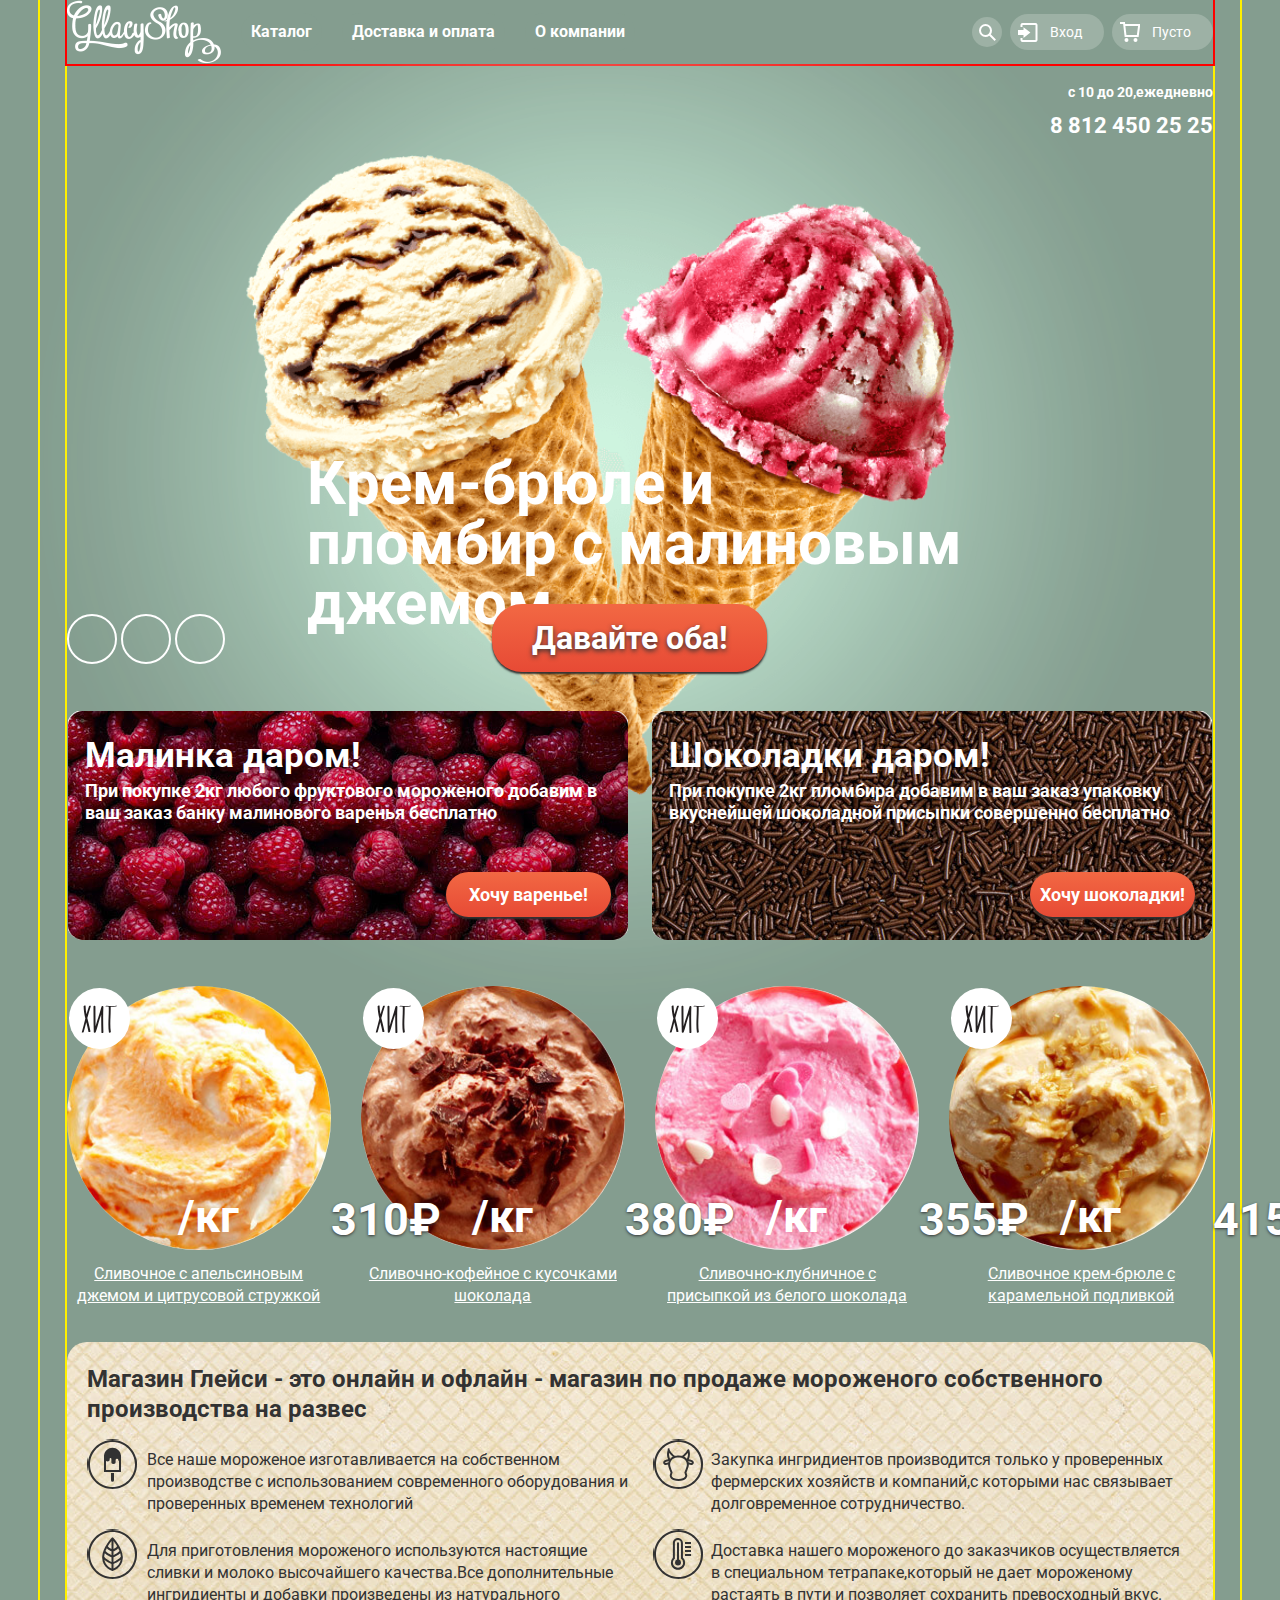
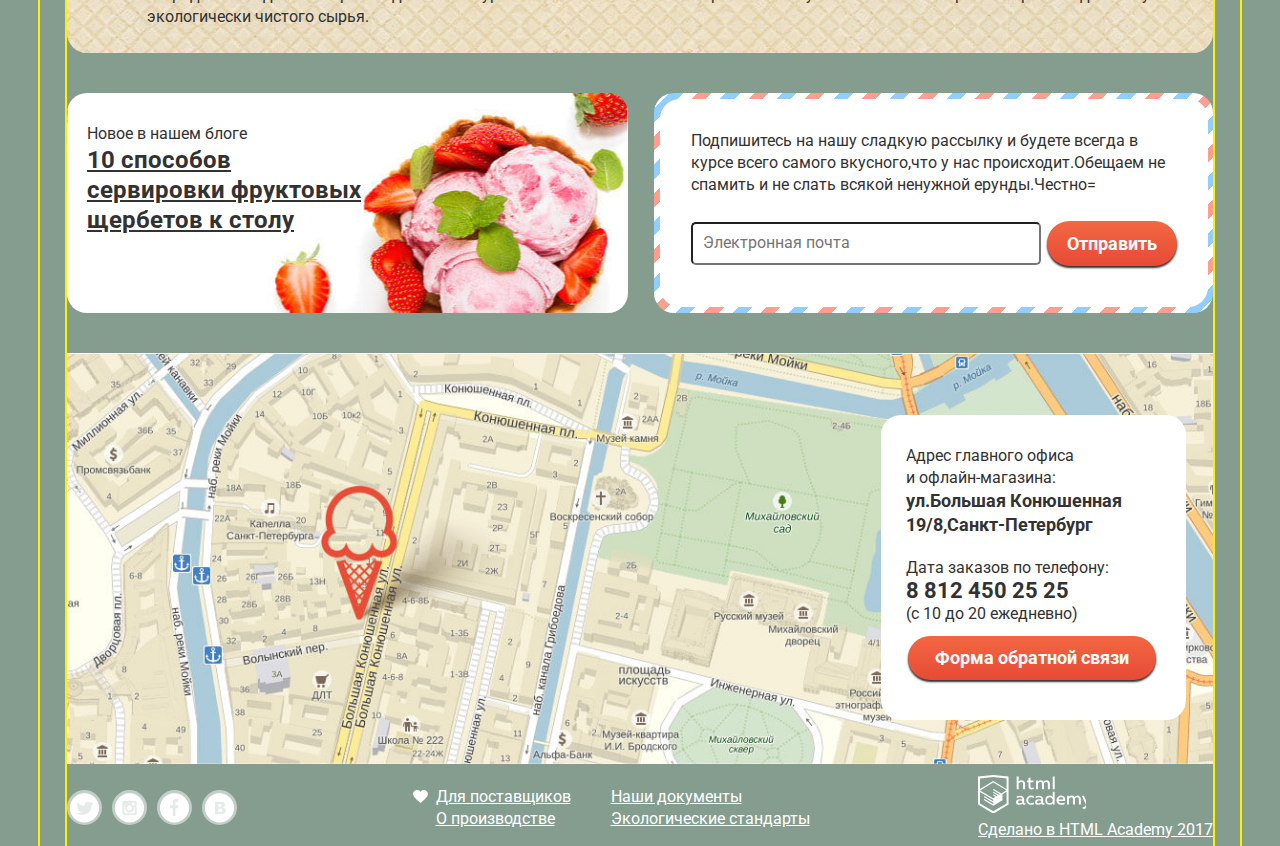
==== index.html @ babe9517 "Главная страница все исправления ,сетка" ====
<!DOCTYPE html>
<html lang="ru">
  <head>
    <meta charset="utf-8">
    <title>HTML Academy: Глейси</title>
    <link href="https://fonts.googleapis.com/css?family=Roboto:400,500,700&amp;subset=cyrillic" rel="stylesheet">
<link href="css/normalize.css" rel="stylesheet">
<link rel="stylesheet" href="css/style.css">
  </head>
  <body>

<div class="wrapper">

      <header class="main-header ">
           <div class="header-container">

              <a class="main-header-logo" href="#" aria-label="логотип магазина Глейси">
                  <img src="img/logo.png" width="154" height="64"  alt="логотип магазина Глейси">
              </a>
               <nav class="main-navigation">
                       <ul class="site-navigation">
                          <li class="header-catalog"><a href="catalog.html" aria-label="Каталог">Каталог</a>

                            <ul class="submenu">
                              <li class="new"><a href="#" aria-label="Новинки" >Новинки</a></li>
                               <li><a href="catalog.html" aria-label="Сливочное">Сливочное</a></li>
                               <li><a href="#" aria-label="Щербеты<">Щербеты</a></li>
                               <li><a href="#" aria-label="Фруктовый лед">Фруктовый лед</a></li>
                               <li><a href="#" aria-label="Мелорин">Мелорин</a></li>
                            </ul>
                          </li>
                          <li><a href="price.html" aria-label="Доставка и оплата">Доставка и оплата</a></li>
                          <li><a href="about.html" aria-label="О компании">О компании</a></li>

                       </ul>
                 </nav>
       </div>

          <div class="navigation-buttons">

                          <button class="button seach" type="button" aria-label="поиск"></button>



                            <div class="modal modal-seach">
                                   <h4 class="visually-hidden">модальное окно поиск</h4>
                                  <form action="https://echo.htmlacademy.ru" method="post" class="seach-form">
                                      <label for="seach-field" class="visually-hidden">поиск</label>
                                       <input type="text" name="seach" id="seach-field" placeholder="Что ищем?">
                                  </form>
                                  <button class="modal-close">закрыть</button>
                                </div>

                          <button class="button login" type="button" aria-label="вход"> Вход </button>


                              <div class="modal modal-login">
                                <h4 class="visually-hidden">модальное окно вход</h4>

                                     <form action="https://echo.htmlacademy.ru" method="post">

                                        <p> <label for="login-field" class="visually-hidden">ваш логин</label>
                                         <input type="text" name="login" id="login-field" placeholder="Электронная почта">
                                       </p>
                                       <p>
                                         <label for="password-field" class="visually-hidden">ваш пароль</label>
                                           <input type="text" name="password" id="password-field" placeholder="Пароль">
                                       </p>

                                           <button class="button" aria-label="Вход">Войти</button>

                                            <div class="a">
                                            <a href="https://echo.htmlacademy.ru" aria-label="Забыли пароль?">Забыли пароль?</a>
                                            <a href="https://echo.htmlacademy.ru" aria-label="Новая регистрация">Новая регистрация</a>
                                            </div>

                                      </form>
                                 </div>

            <a href="catalog.html" class="button basket"  aria-label="корзина">Пусто</a>

                         </div>


        <div class="header-contacts">
                      <p class="time-work">с 10 до 20,ежедневно</p>
								      <a href="tel:+7(812)4502525" class="phone" aria-label="Номер телефона">8 812 450 25 25</a>
        </div>

    </header>

      <main class="container ">

          <h1 class="visually-hidden">Магазин мороженого Глейси</h1>

        <div class="caption">
            <ul class="ice-cream-slides">
              <li class="slide-1">
              <h2>Крем-брюле и пломбир с малиновым джемом</h2>

                <img src="img/ice-cream.png" width="1045" height="881" alt="мороженки">



              </li>

              <li class="slide-2">
                <h2>Шоколадный пломбир и лимонный сорбет</h2>
                <img src="img/ice-cream%20slid2.png" width="1065" height="859" alt="мороженки">

              </li>

              <li class="slide-3">
                <h2>Пломбир с помадкой и клубничный щербет</h2>
                <img src="img/ice-cream%20slid3.png" width="1079" height="854" alt="мороженки">

              </li>

            </ul>
      <div class="button-slides">
        <button class="slides" type="button" aria-label="переключение слайдов-слайд1"></button>
        <button class="slides" type="button" aria-label="переключение слайдов-слайд2"></button>
        <button class="slides" type="button" aria-label="переключение слайдов-слайд3"></button>


      </div>
<button class="button" type="button" aria-label="заказ мороженого">Давайте оба!</button>
        </div>




          <h2 class="visually-hidden">Главное</h2>
          <div class="present">
              <ul class="present-list">
                  <li class="present-item">

                      <h3>Малинка даром!</h3>
                      <p>При покупке 2кг любого фруктового мороженого добавим в ваш заказ банку малинового варенья бесплатно</p>
                    <button class="button" type="button" aria-label="заказ мороженого и варенье">Хочу варенье!</button>
                  </li>
                  <li class="present-item">

                      <h3>Шоколадки даром!</h3>
                      <p>При покупке 2кг пломбира добавим в ваш заказ упаковку вкуснейшей шоколадной присыпки совершенно бесплатно</p>
                    <button class="button" type="button" aria-label="заказ мороженого и шоколадки">Хочу шоколадки!</button>

                  </li>
              </ul>
          </div>
          <div class="catalog">
						<h2 class="visually-hidden">Самое популярное</h2>
              <ul class="catalog-list">

                <li class="item">
                    <div class="icon"></div>
                    <img src="img/1.jpg" width="267"  height="267"   alt="ice">
                    <span class="price-item">310₽</span>
                    <span class="kg">/кг</span>
                    <p>Сливочное с апельсиновым джемом и цитрусовой стружкой</p>
                     <button type="button" class="button" aria-label="Быстрый просмотр">Быстрый просмотр</button>
                </li>

                  <li class="item">
                      <div class="icon"></div>
                      <img src="img/2.jpg" width="267"  height="267"  alt="ice">
                      <span class="price-item">380₽</span>
                      <span class="kg">/кг</span>
                      <p>Сливочно-кофейное с кусочками шоколада</p>
                       <button type="button" class="button" aria-label="Быстрый просмотр">Быстрый просмотр</button>
                  </li>

                  <li class="item">
                      <div class="icon"></div>
                      <img src="img/3.jpg" width="267"  height="267"  alt="ice">
                      <span class="price-item">355₽</span>
                      <span class="kg">/кг</span>
                      <p>Сливочно-клубничное с присыпкой из белого шоколада</p>
                       <button type="button" class="button" aria-label="Быстрый просмотр">Быстрый просмотр</button>
                  </li>

                  <li class="item">
                      <div class="icon"></div>
                      <img src="img/4.jpg" width="267"  height="267"   alt="ice">
                      <span class="price-item">415₽</span>
                      <span class="kg">/кг</span>
                      <p>Сливочное крем-брюле с карамельной подливкой</p>
                       <button type="button" class="button" aria-label="Быстрый просмотр">Быстрый просмотр</button>
                  </li>
              </ul>

          </div>

          <section class="info">
						<h3 class="visually-hidden">О нас</h3>
              <p class="about-shop">Магазин Глейси - это онлайн и офлайн - магазин по продаже мороженого собственного производства на развес</p>
            <div class="container">
            <div class="about-shop-left">
              <p>Все наше мороженое изготавливается на собственном производстве с использованием современного оборудования и проверенных временем технологий</p>
              <p>Для приготовления мороженого используются настоящие сливки и молоко высочайшего качества.Все дополнительные ингридиенты и добавки произведены из натурального экологически чистого сырья.</p>
            </div>
            <div class="about-shop-right">
              <p>Закупка ингридиентов производится только у проверенных фермерских хозяйств и компаний,с которыми нас связывает долговременное сотрудничество. </p>
              <p>Доставка нашего мороженого до заказчиков осуществляется в специальном тетрапаке,который не дает мороженому растаять в пути и позволяет сохранить превосходный вкус. </p>
            </div>
            </div>


          </section>

        <div class="blog-message">

          <article class="blog">
						<h3 class="visually-hidden">Интересное</h3>
              <span>Новое в нашем блоге</span>
              <a class="recipes" href="">10 способов сервировки фруктовых щербетов к столу</a>
          </article>
<div class="post">
          <section class="message">

						<h3 class="visually-hidden">Рассылка</h3>
              <p>Подпишитесь на нашу сладкую рассылку и будете всегда в курсе всего самого вкусного,что у нас происходит.Обещаем не спамить и не слать всякой ненужной ерунды.Честно=
              </p>

            <form action="https://echo.htmlacademy.ru" method="post" class="message-form">
              <div> <label for="email-field" class="visually-hidden"></label>

              <input type="email" name="email" id="email-field" placeholder="Электронная почта ">
              </div>
              <button class="button" type="submit" aria-label="подписка на рассылку">Отправить</button>
            </form>

           </section>
</div>
        </div>

				 <section class="map">
           <div>
						<h3 class="visually-hidden"> Карта</h3>
              <img src="img/carta.jpg" width="1200"  height="430"   alt="карта">
           </div>
              <div class="contacts">
                  <p>Адрес главного офиса<br>
                    и офлайн-магазина:<br>
                <span class="contact">ул.Большая Конюшенная<br> 19/8,Санкт-Петербург</span></p>

                <p>  Дата заказов по телефону:<br>
                    <a class="phone" href="tel:+7(812)4502525" aria-label="Номер телефона">8 812 450 25 25</a>
										 (с 10 до 20 ежедневно)
								</p>

              </div>
<button class="button feedback" aria-label="контактная информация">Форма обратной связи</button>

                 <div class="modal modal-feedback">
             <h4 class="visually-hidden">модальное окно обратная связь</h4>
								      <b>Мы обязательно вам ответим!</b>
                      <form action="https://echo.htmlacademy.ru" method="post">
                          <p> <label for="feedback-field" class="visually-hidden"></label>

				                  <input type="text" name="feedback" id="feedback-field" placeholder="Как вас зовут?"></p>

                           <p> <label for="email-answer" class="visually-hidden"></label>

                           <input type="email" name="email" id="email-answer" placeholder="Ваша почта для ответа">
                           </p>

                          <p>
                            <textarea rows="8" placeholder="Напишите что-нибудь"></textarea>
                          </p>

                            <button class="button" type="submit" aria-label="Отправить" >Отправить</button>
                        </form>
                             <button class="modal-close" type="button" aria-label="закрыть">X</button>
                   </div>

          </section>

       </main>

		 <footer class="main-footer">

       <ul class="footer-social">
         <li><a class="social-button twitter" href="#" aria-label="переход в твиттер"><span class="visually-hidden">твиттер</span><svg version="1.1" xmlns="http://www.w3.org/2000/svg" xmlns:xlink="http://www.w3.org/1999/xlink" x="0px" y="0px" width="32px"
	 height="32px" viewBox="0 0 32 32" enable-background="new 0 0 32 32" xml:space="preserve">
<g id="Layer_1">
</g>
<g id="Layer_2">
	<path fill="#FFFFFF" d="M16,0C7.164,0,0,7.164,0,16c0,8.837,7.164,16,16,16c8.837,0,16-7.163,16-16C32,7.164,24.837,0,16,0z
		 M23.944,12.809c-0.251,6.516-3.463,10.832-10.992,10.702c-0.14,0-0.205,0-0.233,0c-0.015,0-0.021,0-0.021,0
		c-0.029,0-0.094,0-0.232,0c-0.447,0-4.543-0.443-5.344-1.823c2.479,0.19,4.247-0.406,5.12-1.136
		c-1.048-0.289-2.923-0.461-3.251-2.848c0.384,0.104,0.618,0.221,1.299,0.113c-1.307-0.824-2.758-1.519-2.679-3.643
		c0.311,0.317,1.164,0.518,1.46,0.457c-0.768-0.233-2.149-3.244-0.974-4.781c1.984,1.79,4.075,3.482,7.804,3.643
		c0.227-2.214,1.24-3.699,3.168-4.325c1.84-0.479,3.255,0.26,3.901,1.138c0.737-0.224,1.453-0.466,2.193-0.685
		c-0.004,0.833-0.569,1.463-0.935,1.709c0.747,0.165,1.423-0.475,1.423-0.475C25.467,11.818,24.557,12.58,23.944,12.809z"/>
</g>
</svg></a></li>
         <li><a class="social-button insta" href="#" aria-label="переход в инстаграмм"><span class="visually-hidden">инстаграмм</span><svg xmlns="http://www.w3.org/2000/svg" width="32" height="32" viewBox="0 0 32 32"><g fill="#FFF"><path d="M20.916 16a4.938 4.938 0 1 1-9.877 0c0-.394.051-.773.138-1.14h-.897v6.838h11.396V14.86h-.897c.086.367.137.746.137 1.14z"/><path d="M15.978 18.659c1.466 0 2.659-1.193 2.659-2.659s-1.193-2.659-2.659-2.659c-1.466 0-2.659 1.193-2.659 2.659s1.192 2.659 2.659 2.659zM18.637 10.302h3.039v3.039h-3.039z"/><path d="M16 0C7.164 0 0 7.164 0 16c0 8.837 7.164 16 16 16 8.837 0 16-7.163 16-16 0-8.836-7.163-16-16-16zm7.955 21.698a2.285 2.285 0 0 1-2.279 2.279H10.279A2.285 2.285 0 0 1 8 21.698V10.302a2.286 2.286 0 0 1 2.279-2.279h11.396a2.286 2.286 0 0 1 2.279 2.279v11.396z"/></g></svg></a></li>
         <li><a class="social-button fb" href="#" aria-label="переход в фейсбук"><span class="visually-hidden">фейсбук</span><svg xmlns="http://www.w3.org/2000/svg" width="32" height="32" viewBox="0 0 32 32"><path fill="#FFF" d="M16 0C7.164 0 0 7.163 0 16s7.164 16 16 16c8.837 0 16-7.164 16-16S24.837 0 16 0zm4.062 9.455h-3.021v3.444h3.021v3.445h-3.021v8.61H14.02v-8.61H11v-3.445h3.021V9.455c0-1.902 1.353-3.445 3.021-3.445h3.021v3.445z"/></svg></a></li>
         <li><a class="social-button vk" href="#" aria-label="переход в в контакте"><span class="visually-hidden">в контакте</span><svg xmlns="http://www.w3.org/2000/svg" width="32" height="32" viewBox="0 0 32 32"><g fill="#FFF"><path d="M16.637 14.495c.402-.019.719-.082.951-.188.326-.145.54-.33.641-.559.101-.229.15-.496.15-.797 0-.232-.058-.465-.174-.697-.116-.232-.322-.405-.617-.517-.264-.1-.592-.155-.984-.165a76.242 76.242 0 0 0-1.652-.014h-.339v2.965h.565c.571 0 1.057-.009 1.459-.028zM18.118 17.084c-.282-.081-.672-.125-1.166-.132a127.97 127.97 0 0 0-1.55-.009h-.79v3.493h.264c1.014 0 1.74-.003 2.18-.009a3.2 3.2 0 0 0 1.212-.245c.377-.157.633-.364.774-.625s.214-.562.214-.9c0-.446-.088-.788-.261-1.03-.17-.241-.464-.423-.877-.543z"/><path d="M16 0C7.164 0 0 7.164 0 16c0 8.837 7.164 16 16 16 8.837 0 16-7.163 16-16 0-8.836-7.163-16-16-16zm6.602 20.531a3.73 3.73 0 0 1-1.124 1.327c-.552.415-1.161.71-1.823.886s-1.501.264-2.519.264h-6.121V8.987h5.443c1.13 0 1.957.038 2.48.113a5.126 5.126 0 0 1 1.561.5c.533.27.929.632 1.189 1.087.26.455.392.975.392 1.558 0 .678-.179 1.278-.536 1.795-.358.518-.863.92-1.517 1.208v.075c.917.182 1.642.559 2.179 1.13.537.571.807 1.325.807 2.261 0 .678-.138 1.283-.411 1.817z"/></g></svg></a></li>
       </ul>

      <div class="documents">
          <ul class="documentation">

						<li><a href="index.html" aria-label="Информация для поставщиков">Для поставщиков</a></li>
						<li><a href="index.html" aria-label="Информация о производстве">О производстве</a></li>
       </ul>
       <ul class="documentation">
						<li><a href="index.html" aria-label="Наши документы">Наши документы</a></li>
						<li><a href="index.html" aria-label="Экологические стандарты">Экологические стандарты</a></li>

          </ul>
       </div>

		 <div class="footer-logo">
         <a href="https://htmlacademy.ru/intensive/htmlcss" class="logo" aria-label="HTML Academy ссылка">
               <img src="img/logo-htmlacademy-small.svg" width="108" height="39" alt="логотип HTML Academy">
				 </a>
           <div class="footer-logo">
         <a href="https://htmlacademy.ru/intensive/htmlcss" aria-label="HTML Academy ссылка"> Сделано в HTML Academy 2017</a>
           </div>
       </div>
   </footer>

</div>
<script>
var seach = document.querySelector(".seach");
var popup = document.querySelector(".modal-seach");
var close = popup.querySelector(".modal-close");
var form = popup.querySelector("form");
var login = popup.querySelector("[name=seach]");

seach.addEventListener("click", function (evt) {
  evt.preventDefault();
  popup.classList.add("modal-show");
  seach.focus();
});
close.addEventListener("click", function (evt) {
    evt.preventDefault();
    popup.classList.remove("modal-show");
  });
  form.addEventListener("submit", function (evt) {
    evt.preventDefault();
  });
</script>
   </body>
</html>
---- css/style.css ----
body {
  margin: 0;
  padding: 0;
  margin: 0 auto;
  padding: 0 27px;
  width: 1200px;
  font-family:"Roboto","Arial", sans-serif;
  font-size: 16px;
  line-height: 22px;
  font-weight:bold;
  color: #ffffff;
  background-color: #849d8f;
  background-position: top center;    outline: 2px solid #fff000;
  background-repeat: no-repeat;
}
img {
  max-width: 100%;
  height: auto;
}
.wrapper {
  max-width:1146px;
  min-width: 900px;
  margin:0 auto;
                                         outline: 2px solid #fff000;
}
.main-header {
  width: 100%;
  outline: 2px solid #ff0000;
  display: flex;
  justify-content: space-between;
  align-items: center;
  position: relative;
}
.container {
  width: 100%;
}
.main-header-logo {
  width: 154px;
  height: 64px;
  margin-right: 20px;
}
                                             .modal-basket{display: none;}
.modal-seach,
.modal-login {
  display: none;
}
a {
  display: block;
  text-decoration: none;
  color: #ffffff;
}
.main-navigation a {
  line-height: 18px;
  padding: 10px;
  background-color: #849d8f;
  margin-right: 20px;
}
.site-navigation>li>a {
  border-radius: 30px;
}
.site-navigation,
.submenu,
.ice-cream-slides {
  list-style: none;
  margin: 0;
  padding: 0;
}
.header-catalog>a:hover{
	color: #000;
	background-color: #fff;
}
.site-navigation a:active {
	color: #fff;
	background-color:#d07058;
}
.header-catalog {
  position: relative;
}
.submenu {
  display: none;
  margin: 0;
  padding: 0;
  position: absolute;
  top: 38px;
  left:0;
  z-index: 10;
}
.header-catalog:hover>.submenu {
  display: block;
}
.submenu a {
  width: 145px;
  display: block;
  padding:10px 20px;
	font-size: 14px;
	line-height: 16px;
	font-weight: normal;
	color: #323232;
  background-color: #fff;
 }

.submenu a:visited; {
	background-color: #d07058 ;
  color: #ffffff;
}
.submenu a:hover {
	background-color: #fbded7;
}
.submenu a:active {
	background-color:#f6b5a5;
  color: #323232;
	}
.submenu li:first-child a {
   font-weight: bold;
   border-bottom: 2px solid #9db1a5;
   border-radius: 5px 5px 0 0;
	}
.submenu li:last-child a {
   border-radius:0 0 5px 5px;
}

.main-navigation .button,
.navigation-buttons .button {

  font-size: 14px;
  line-height: 20px;
  font-weight: normal;
  text-align: center;
  color: #ffffff;
  vertical-align: middle;
  background-color: #9db1a5;
  border: none;
  border-radius:30px;
  position: relative;
}
.navigation-buttons {
  display: flex;
  align-items: center;
}
.seach {
  width: 30px;
  height: 30px;
  border-radius: 50%;
  background-image: url(../img/loupe.svg);
  background-repeat:  no-repeat;
  background-position:  center;

}
.seach:hover {
   background-image: url(../img/Лупа3.png);
  background-repeat:  no-repeat;
  background-position:  center;
}
.modal-seach {
  position:relative;
  left: 250px;

}
.modal-close {
  width: 20px;
  height: 20px;
  position: absolute;
  top:80px;
  left: -250px;
}
.login::before {
  content:"";
  width: 20px;
  height: 20px;
  background-image: url(../img/login.svg);
  background-repeat:  no-repeat;
  background-position:  center;
  position: absolute;
  left:8px;

}
.login:hover::before {
  background-image: url(../img/entrance.svg);
  background-repeat:  no-repeat;
  background-position:  center;
}
.basket::before {
  content:"";
  width: 20px;
  height: 20px;
  background-image: url(../img/basket.svg);
  background-repeat:  no-repeat;
  background-position:  center;
  position: absolute;
  left:8px;
}
.basket {
  display: block;
}
.basket:hover::before {
  background-image: url(../img/basket-red.svg);
}
.basket:hover{
  font-size: 0;
  background-image:url(../img/2%20%D1%82%D0%BE%D0%B2%D0%B0%D1%80%D0%B0.svg);
  background-repeat:  no-repeat;
  background-position:80%;
  width: 40px;
}
.navigation-buttons .login,
.navigation-buttons .basket
{
  padding: 8px 22px;
  padding-left: 40px;
  margin-left: 8px;
  position: relative;
}
.navigation-buttons .button:hover {
  background-color: #ffffff;
  color: #323232;
}
.navigation-buttons .basket:hover {
  color: #fff;

}
.time-work {
	 font-size: 14px;
   line-height: 16px;
}
.phone {
	 font-size: 22px;
   line-height: 24px;
}
.modal a {
	 font-size: 13px;
   line-height: 24px;
	 color: #323232;
   font-weight:normal;
	 text-decoration: underline;
}

.container .button,
.modal .button {
	 font-size: 18px;
   line-height: 24px;
	 color: #fff;
	 font-weight: bold;
	 background-color: #f16742;
   background-image: linear-gradient(to top,#e74a35,#f26843);
	 border:none;
   box-shadow: 0 2px 2px #323232;
   border-radius:30px;

}
.container .button:hover,
.modal .button:hover,
.caption .button:hover {
	background-color:#f48468;
  cursor: pointer;
}
.container .button:active,
.modal .button:active,
.caption .button:active {
	 background-color:#db5238;
}
.modal-login a {
  text-decoration: underline;
}
.catalog-active a {
	padding: 10px;
	font-size: 16px;
  line-height:18px;
	text-align: center;
  background-color: #f16742;
}
.caption .button {
	 font-size: 32px;
   line-height: 44px;
   border-radius:30px;
   left:425px;
   top: 540px;
   width: 275px;
   height: 68px;
   text-shadow:0 2px 5px #323232;
}
.caption .button:hover {
  background-image: linear-gradient(to bottom,#f48568,#ec6f5e);
  box-shadow: 0 2px 2px #323232;
}
.caption .button:active {
  box-shadow:inset 0 2px 2px #323232;
  background-image: linear-gradient(to top,#e74a35,#f26843);
}
.ice-cream-slides h2 {
	 font-size: 60px;
   line-height: 60px;
   width: 670px;
}
.present-list {
    width: 100%;
}
.present-list h3 {
	 font-size: 35px;
     line-height: 41px;
}
.present-list p {
	 font-size: 18px;
}
.present-item {
  border-radius: 16px;
  height: 230px;
  width:49%;
}
.present-item:first-child {
  background-image: url(../img/raspberries.jpg);
  background-repeat: no-repeat;
  background-position: center;
}
.present-item:last-child {
  background-image: url(../img/chocolate.jpg);
  background-repeat: no-repeat;
  background-position: center;

}
.catalog-list {
    width: 100%;
}
.catalog-list p {
	font-weight:normal;
  text-decoration: underline;
}

.info {
  font-size: 16px;
  line-height: 22px;
	background-color: #ebdfc6;
	background-image: url(../img/%D0%92%D0%B0%D1%84%D0%BB%D1%8F%20%D0%BF%D0%B0%D1%82%D1%82%D0%B5%D1%80%D0%BD.jpg);
  background-repeat:  repeat;
  background-position:  center;
  color: #323232;
	font-weight:normal;
  padding: 22px 20px;
  padding-left: 20px;
  padding-bottom: 0;
  border-radius: 20px;
  margin-bottom: 40px;
}
.info .about-shop  {
padding: 0;
margin: 0;
padding-bottom: 25px;
}
.info .container {
  margin: 0;
  padding: 0;
  display: flex;
  justify-content: space-between;
  position: relative;
}
.info p {
  margin: 0;
  padding: 0;
}
.info .container p {
 margin: 0;
 padding: 0;
 padding-left: 50px;
 margin-bottom: 25px;
 margin-left: 10px;
}
.about-shop-left p:first-child::before {
  margin: 0;
  padding: 0;content:"";
  width: 50px;
  height: 50px;
  position: absolute;
  left: 0;
  top: -10px;
  background-image: url(../img/ice-cream.svg);
  background-repeat:  repeat;
  background-position:  center;
}
.about-shop-left p:last-child::before {
  content:"";
  width: 50px;
  height: 50px;
  position: absolute;
  left: 0;
  top: 80px;
  background-image: url(../img/eco.svg);
  background-repeat:  repeat;
  background-position:  center;
}
.about-shop-right p:first-child::before {
  content:"";
  width: 50px;
  height: 50px;
  position: absolute;
  right: 490px;
  top: -10px;
  background-image: url(../img/cow.svg);
  background-repeat:  repeat;
  background-position:  center;
}
.about-shop-right p:last-child::before {
  content:"";
  width: 50px;
  height: 50px;
  position: absolute;
  right: 490px;
  top: 80px;
  background-image: url(../img/thermometer.svg);
  background-repeat:  repeat;
  background-position:  center;
}
.about-shop-right,
.about-shop-left {
  width: 49%;
}
.info .about-shop,
.blog a {
	  font-size: 24px;
    line-height: 30px;
    color: #323232;
    font-weight: bold;
}
.blog a {
  width: 285px;
	text-decoration: underline;
}
.price-item {
	 font-size: 45px;
   line-height: 45px;
   text-shadow: 0 1px 3px #313235;
   z-index: 2;
}
.kg {
  font-size: 45px;
}
.catalog-list,
.present-list {
     list-style: none;
}
.catalog-list
.icon {
  color: #000;
  font-weight:normal;
}
.blog {
  width:49%;
  border-radius: 20px;
  padding: 30px 20px;
  margin: 0;
  background-color: #fff;
  background-image: url(../img/strawberry.jpg);
  background-repeat:  repeat;
  background-position:  center;
  color:#323232;
  font-weight:normal;
}

.blog-message {
    width: 100%;
    margin-bottom: 40px;
    display: flex;
    position: relative;
}
.navigation-buttons .button {
  background-color: ##9db1a5;
}

.contacts {
  padding: 30px 25px;
  margin-right: 27px;
  width: 305px;
  height: 305px;
  background-color: #ffffff;
  color: #323232;
  font-weight:normal;
  border-radius: 20px;
  position: absolute;
  right: 0;
  top: 62px;
}
.contact {
  color: #323232;
  font-weight:bold;
  font-size: 18px;
  line-height: 24px;
}
.documentation,
.footer-social {
  list-style: none;

}
.footer-logo .logo:hover {
  background-color:#f48468;
  width: 120px;
}
.documentation a,
.footer-logo a {
  color: #ffffff;
  font-weight:normal;
  text-decoration: underline;
}
.breadcrumbs {
    list-style:none;
    font-weight:normal;
}
.button-apply {
  width: 145px;
  height: 40px;
  border: 2px solid #fff;
  background-color: #9cb0a4;
  color: #ffffff;
  font-size: 16px;
  line-height: 18px;
  border-radius: 30px;
  margin-top: 20px;
}
.button-apply:hover {
  background-color: #ffffff;
  color:  #323232;
}
.button-apply:active {
  background-color: #eaeaea;
}
.buttons {
  background-color:transparent;
  color: #ffffff;
  border:none;
  border-radius: 50%;
}


label input[type="radio"] {
  margin-right: 10px;
  margin-left: 20px;
  position: relative;
}

 label input[type="radio"]::before {
  content: "";
  width: 25px;
  height: 25px;
  border: 2px solid #fff;
  border-radius: 50%;
  display: block;
  position: absolute;
  right: 0;
  top: -5px;
}
label input[type="checkbox"] {
  margin-right: 10px;
  margin-left: 20px;
  position: relative;
}
label input[type="checkbox"]::before {
 content: "";
 width: 25px;
 height: 25px;
 border: 2px solid #fff;
 display: block;
 position: absolute;
 right: 0;
 top: -5px;
}
.slides {
   border-radius: 50%;
}
.slides:hover,
.buttons:hover {
  background-color:#b2c1b7;
}
.slides:active,
.buttons:active {
  background-color: #ffffff;
  color: #000;
}
.slides {
  background-color:transparent;
  border: 2px solid #fff;
  border-radius: 50%;
  width: 50px;
  height: 50px;
}
.container a:hover,
.main-footer a:hover,
.modal a:hover,
.header-contacts a:hover {
  color:#f48468;
}
.visually-hidden     {
	position: absolute;
	width: 1px;
	height: 1px;
	margin: -1px;
	border: 0;
	padding: 0;
	clip: rect(0 0 0 0);
	overflow: hidden;
}
.top-ice,
.bold-top-ice,
.top-price-ice,
.variety {
  padding: 5px;
  background-color: #9db1a5;
  color: #ffffff;
  border-radius:30px;
}
.top-ice:hover {
  color:  #323232;
	background-color: #ffffff;
}
.modal-seach input {
  width: 305px;
  border: 1px solid  #9db1a5;
  box-shadow:0 0 0 20px #f8f7f4;
  padding: 10px;
  position: absolute;
  top: 70px;
  right: 270px;
}
.login {
  position: relative;
}
.modal-login {
  width: 280px;
  height: 200px;
  background-color: #f8f7f4;
  text-align: center;
  padding-top: 30px;
  position: absolute;
  top: 60px;
  right: 145px;
  z-index: 10;
  border-radius: 5px;
}
.modal-login p {
  margin: 0;
}
.modal-login input {
   border: 1px solid  #9db1a5;
   margin-bottom: 20px;
   padding: 10px;
}
.modal-login .a {
  position: absolute;
  left: 140px;
}
.modal-login .button {
  width: 100px;
  height: 40px;
  position: absolute;
  left: 30px;
}
.login:hover + .modal-login {
  display: block;
}
.modal-feedback {
  width: 380px;
  height: 370px;
  background-color:#f8f7f4;
  border-radius:10px;
  padding: 25px;
}
.modal-feedback {
  display:none;
  height: 440px;
  width: 480px;
  position: fixed;
  position: absolute;
  left:50%;
  top: -5px;
  margin-left: -225px;
}
.feedback:active + .modal-feedback {
  display: block;
  }
.modal-feedback input,
.modal-feedback textarea {
   border: 1px solid  #9db1a5;
   padding: 10px;
   margin-bottom: 4px;
	 width: 270px;
}
.modal-feedback textarea {
	width: 430px;
  box-sizing: border-box;

}
.modal-feedback .button {
  width: 140px;
  height: 45px;
  position: absolute;
  right: 25px;
  bottom: 25px;
}
.modal-feedback b {
  color:  #323232;
	font-size: 24px;
  line-height: 28px;
}
.modal-feedback p {
	margin-left:0;
}
.feedback {
  padding: 10px 27px;
  position: absolute;
  right: 57px;
  bottom: 90px;
}
.modal-close {
  position: absolute;
  right: 10px;
  top: 10px;
}
.modal-basket {
  width: 540px;
  background-color: #f8f7f4;
  color:  #323232;
  font-size: 13px;
  line-height: 16px;
  font-weight: normal;
  border-radius:5px;
  padding: 20px;
  position: absolute;
  right: 40px;
  top: 70px;
  z-index: 10;
}
.modal-basket tr {
  height: 60px;
}
.modal-basket th {
  border-top: 1px solid   #9db1a5;
  font-size: 15px;
  line-height: 18px;
}
.modal-basket table {
    border-collapse: collapse;
}
.caption {
  position: relative;
}
.caption img {
  width: 1146px;
  margin-left: -40px;
  margin-right: 40px;
}
.caption h2,
.caption .button {
  position: absolute;
  margin: 0;
  padding: 0;
}
.slide-1 h2 {
  left:240px;
  top:390px;
}
.slide-2 h2 {
  top: 390px;
  left:1386px;
}
.slide-3 h2 {
  top: 390px;
  left:2390px;
}

.button-slides {
  position: absolute;
  left:0;
  top: 550px;
}
.present-item {
  position: relative;
  margin-bottom: 30px;
}
.present-item .button,
.present-item h3,
.present-item p {
  position: absolute;
  margin: 0;
}
.present-item h3 {
  top: 25px;
  left: 18px;
}
.present-item p {
  left: 18px;
  top: 70px;
}
.present-item .button {
  right: 18px;
  bottom: 23px;
}
.catalog-list .item {
  margin: 0;
  padding: 0;
  position: relative;
  margin-right: 26px;
  height:  321px;
  width: 23%;
}
.icon {
  background-image: url(../img/hit.svg);
  background-repeat:  no-repeat;
  background-position:  center;
  position: absolute;
  left: 0;
  top: 0;
  width: 65px;
  height: 65px;
  border-radius: 50%;
}
.catalog-list .price-item,
.catalog-list .kg {
  position: absolute;
  top: 211px;
  margin: 0;
}
.catalog-list .kg {
  left: 111px;
  top: 220px;
}
.modal-show {
  display: block;
}
/* ----- Сеточные стили ----- */
.catalog-list .item:last-child {
  margin-right: 0;
}
.button-basket {
  width: 102px;
}
.header-container {
   display: flex;
  align-items: center;
}
.site-navigation {
  display: flex;
  justify-content: space-between;
}
.site-navigation a {
  padding: 10px;
}

.header-contacts {
  position: absolute;
  right: 0;
  top: 70px;
  width: 165px;
  text-align: right;
  z-index: 10;
}
.ice-cream-slides {
  display: flex;
  justify-content: space-between;
}
.slide-1,
.slide-2,
.slide-3 {
 height: 630px;
 margin: 0;
}
.slide-2,
.slide-3 {
  display: none;
}
.present-item img {
  border-radius: 20px;
}
.present,
.catalog {
  width: 100%
}
.catalog {
  margin-bottom: 35px;
}
.present-list,
.catalog-list {

  padding: 0;
  display: flex;
 justify-content: space-between;
}
.present-item .button {
  width: 165px;
  height: 45px;
}


textarea {
  height: 150px;
  width: 425px;
}
textarea,
input {
  border-radius: 5px;

}
* {box-sizing:border-box;}

.message {
  font-size: 16px;
  line-height: 22px;
  width:98%;
  padding: 25px;
  padding-bottom: 35px;
  background-color: #ffffff;
  border-radius: 20px;
  border: 6px solid transparent;
  color: #323232;
  box-sizing: border-box;
  font-weight:normal;
  margin-left: 6px;
  margin-top: 6px;
  z-index: 1;
}
.message p {
  margin: 0;
  margin-bottom: 25px;
}
.message-form {
  display: flex;
  justify-content: space-between;
  align-items: center;
}
.message .button {
   width: 130px;
  height: 45px;
}
.message input {
  padding: 10px;
  width: 350px;
  box-sizing: border-box;
}
.post {
 width: 560px;
 height: 220px;
 border-radius: 20px;
 background-image: repeating-linear-gradient(-45deg,
   #ffffff 0px, #ffffff 10px,
   #92cdff 10px, #92cdff 20px,
   #ffffff 20px,#ffffff 30px,
   #fe9e90 30px,#fe9e90 40px);
  margin-left:26px;
 }

.map {
  width: 100%;
  position: relative;
  margin: 0;
}

.contacts .phone {
    color:   #323232;
  	font-weight: bold;
}
.contacts .button {
  width: 253px;
  height: 47px;
}

.contacts p {
  margin: 0;
  margin-bottom: 20px;
}
.main-footer ,
.documents {
  display: flex;
  justify-content: space-between;
  align-items: center;
}
.filter {
margin-right: 40px;
margin-bottom: 20px;

}
.field {
 display: flex;
  flex-wrap: wrap;

}
.filter .two {
  width: 100px;
  margin-left: -150px;
}
.breadcrumbs li {
  display:inline-block;
  margin-right: 5px;

}
.catalog-list-all {
  width: 100%;
  display: flex;
  flex-wrap: wrap;
   padding: 0;
   margin: 0;
  outline: 2px solid blue;
  list-style: none;

}
.catalog-list-all .item {
  width:267px;
  margin-right:26px;

}
.catalog-list .item img,
.catalog-list-all .item img {
	border-radius: 50%;
}
.catalog-list .item p,
.catalog-list-all .item p {
	text-align: center;
  margin: 0;
  margin-top: 7px;

}
.catalog-list-all .item .button,
.catalog-list .item .button {
	width: 200px;
	height: 45px;
	display: none;
  margin: 20px auto;
}

.catalog-list-all .item:hover,
.catalog-list .item:hover {
	background-color: #9cb0a4;
	border-radius: 5px;
	box-shadow: 0 0 0 10px #9cb0a4;
  margin-bottom: -140px;
  height: 409px;
}
.catalog-list-all .item:hover > .button,
.catalog-list .item:hover > .button {
	display: block;

	}
.catalog-list-all .item:nth-child(4n) {
  margin-right: 0;
}
.social-button {
  width: 35px;
  height: 35px;
  border-radius: 50%;
  border: 3px solid #c2cec7;
  background-color: #e6ebe9;
  display: flex;
  align-items: center;
  justify-content: center;
}
.social-button:hover {
background-color: #91cfe9;
}
.footer-social {
  display: flex;
  justify-content: space-between;
  width: 190px;
  margin-left: -40px;
  margin-right: 10px;

}
.social-button {
  margin-right: 10px;
}
.documentation {
  position: relative;
}
.documentation:first-child::before {
  content:"";
  width: 20px;
  height: 13px;
  background-image: url(../img/heart.svg);
  background-repeat:  no-repeat;
  background-position:  center;
  position: absolute;
  left: 15px;
  top: 4px;
}
.filter .two,
.filter select {
  background-color: #9db1a5;
  border-radius: 20px;
}
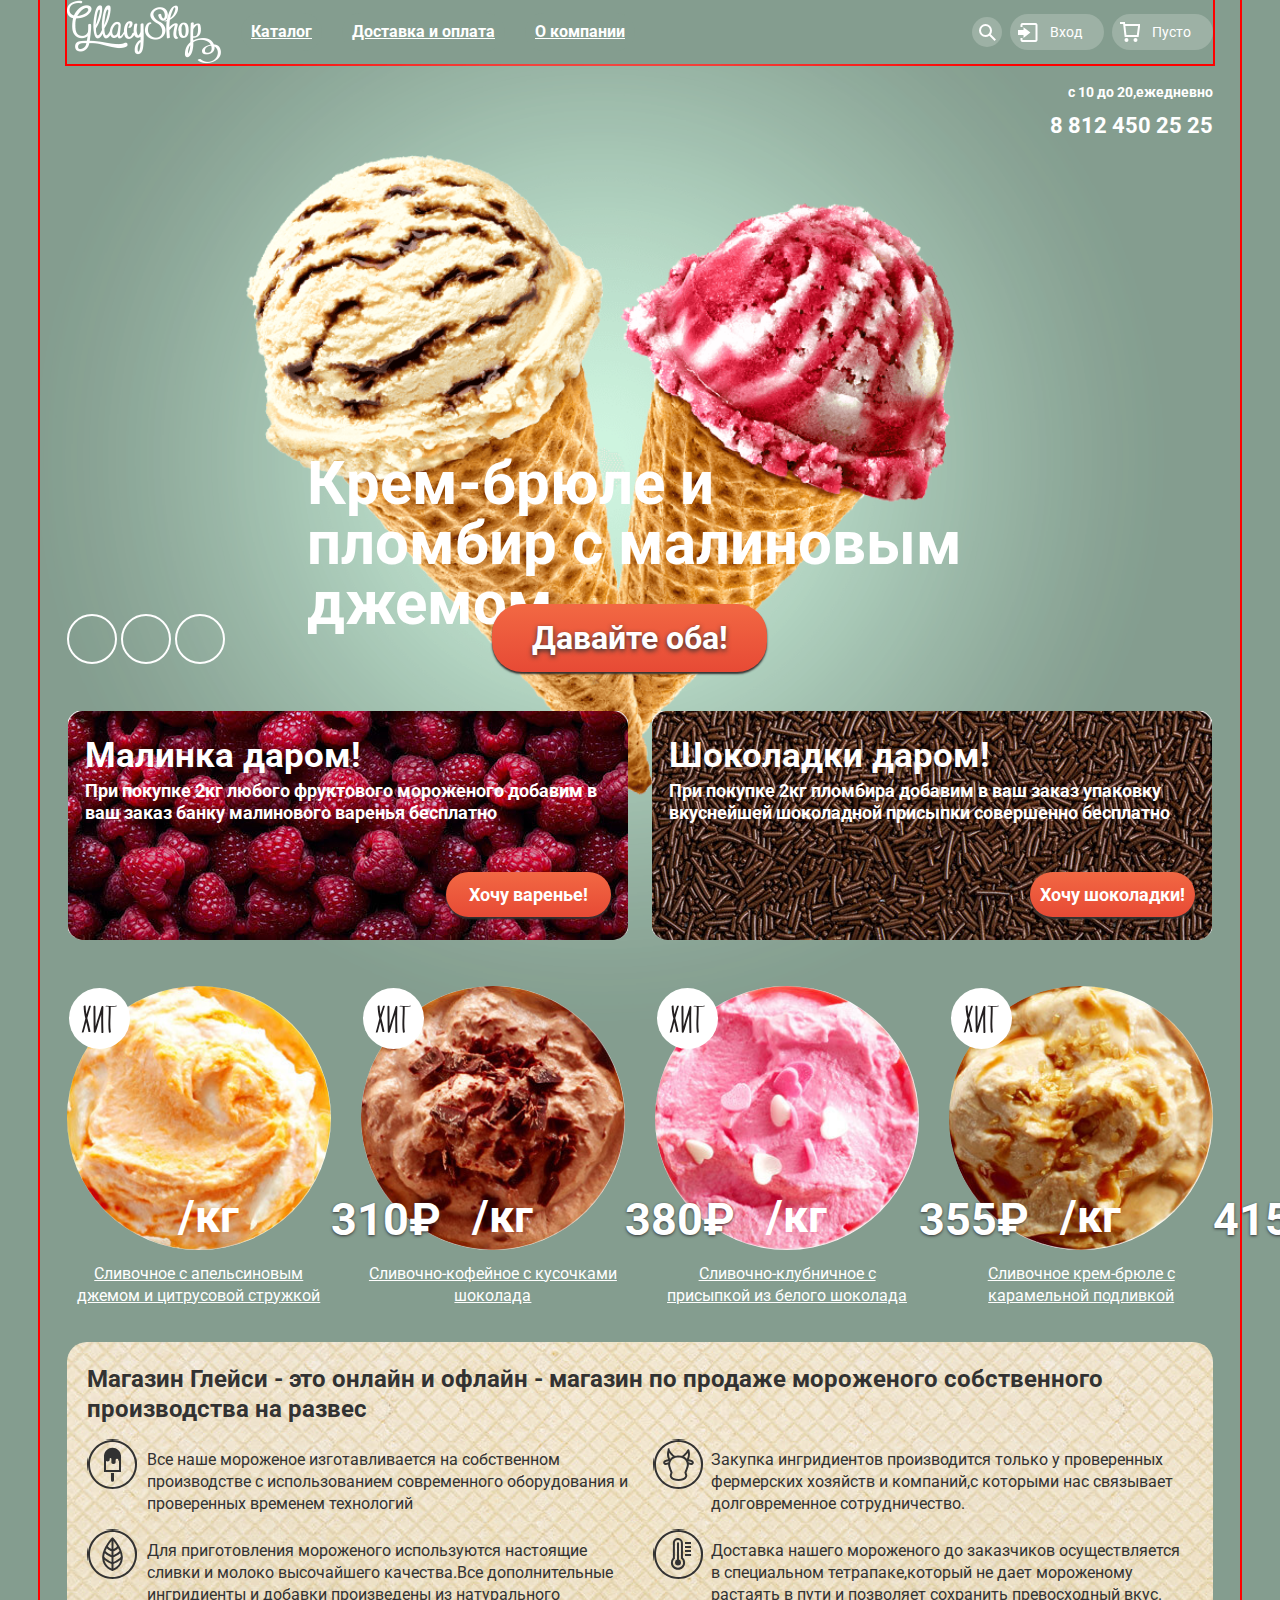
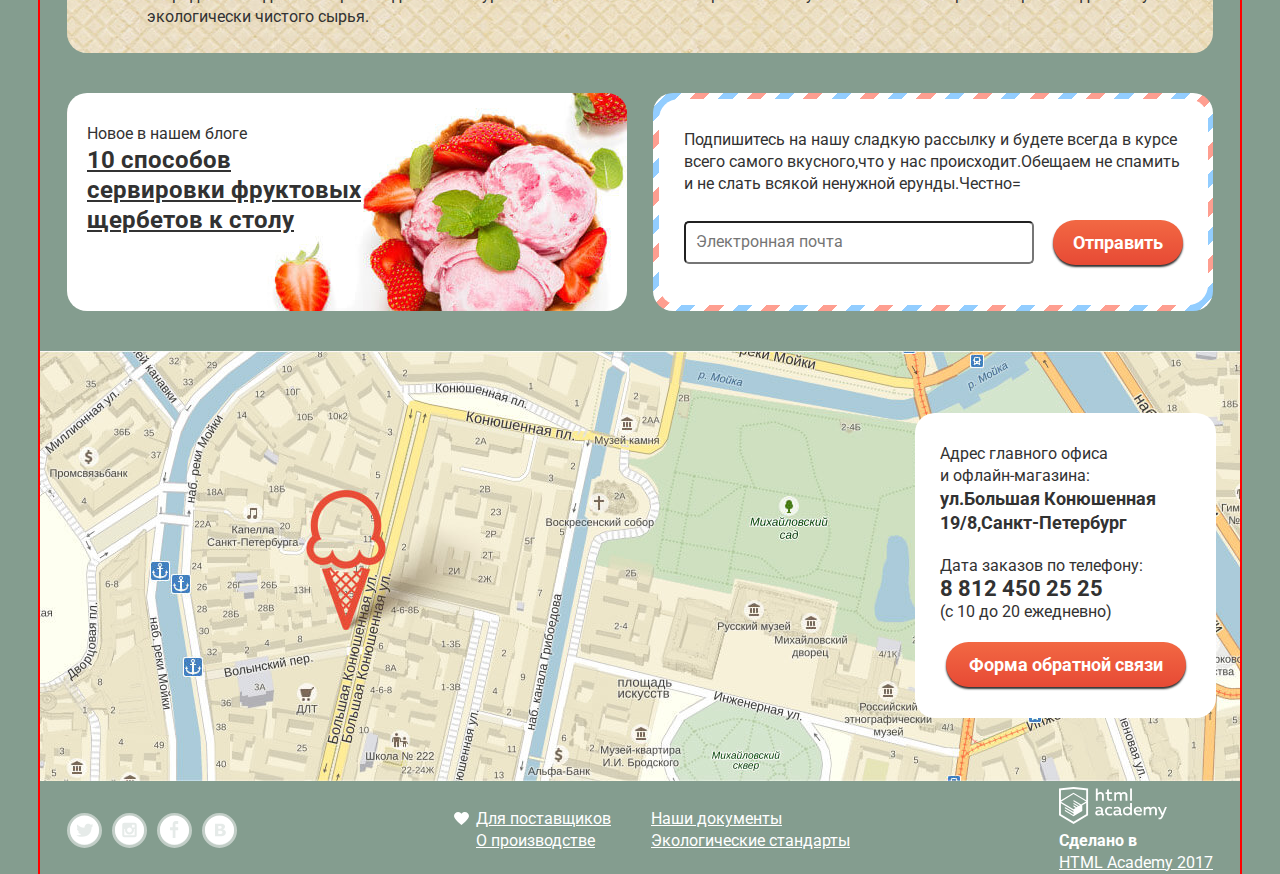
==== commit e60ac3b0: "Кнопки входа поиска обратной связи,каталог" ====
--- a/index.html
+++ b/index.html
@@ -38,20 +38,17 @@
 
           <div class="navigation-buttons">
 
-                          <button class="button seach" type="button" aria-label="поиск"></button>
-
-
-
-                            <div class="modal modal-seach">
+              <button class="button seach" type="button" aria-label="поиск"></button>
+                               <div class="modal modal-seach">
                                    <h4 class="visually-hidden">модальное окно поиск</h4>
                                   <form action="https://echo.htmlacademy.ru" method="post" class="seach-form">
                                       <label for="seach-field" class="visually-hidden">поиск</label>
                                        <input type="text" name="seach" id="seach-field" placeholder="Что ищем?">
                                   </form>
-                                  <button class="modal-close">закрыть</button>
+                                  <button class="modal-close-seach"aria-label="кнопка закрытия поля поиска"></button>
                                 </div>
 
-                          <button class="button login" type="button" aria-label="вход"> Вход </button>
+              <button class="button login" type="button" aria-label="вход"> Вход </button>
 
 
                               <div class="modal modal-login">
@@ -75,9 +72,10 @@
                                             </div>
 
                                       </form>
+                                        <button class="modal-close-login"aria-label="кнопка закрытия поля входа"></button>
                                  </div>
 
-            <a href="catalog.html" class="button basket"  aria-label="корзина">Пусто</a>
+            <a href="catalog.html" class="button basket-main"  aria-label="корзина">Пусто</a>
 
                          </div>
 
@@ -234,47 +232,49 @@
 </div>
         </div>
 
-				 <section class="map">
-           <div>
-						<h3 class="visually-hidden"> Карта</h3>
-              <img src="img/carta.jpg" width="1200"  height="430"   alt="карта">
-           </div>
-              <div class="contacts">
-                  <p>Адрес главного офиса<br>
-                    и офлайн-магазина:<br>
-                <span class="contact">ул.Большая Конюшенная<br> 19/8,Санкт-Петербург</span></p>
-
-                <p>  Дата заказов по телефону:<br>
-                    <a class="phone" href="tel:+7(812)4502525" aria-label="Номер телефона">8 812 450 25 25</a>
-										 (с 10 до 20 ежедневно)
-								</p>
-
-              </div>
-<button class="button feedback" aria-label="контактная информация">Форма обратной связи</button>
-
-                 <div class="modal modal-feedback">
-             <h4 class="visually-hidden">модальное окно обратная связь</h4>
-								      <b>Мы обязательно вам ответим!</b>
-                      <form action="https://echo.htmlacademy.ru" method="post">
-                          <p> <label for="feedback-field" class="visually-hidden"></label>
-
-				                  <input type="text" name="feedback" id="feedback-field" placeholder="Как вас зовут?"></p>
-
-                           <p> <label for="email-answer" class="visually-hidden"></label>
-
-                           <input type="email" name="email" id="email-answer" placeholder="Ваша почта для ответа">
-                           </p>
-
-                          <p>
-                            <textarea rows="8" placeholder="Напишите что-нибудь"></textarea>
-                          </p>
-
-                            <button class="button" type="submit" aria-label="Отправить" >Отправить</button>
-                        </form>
-                             <button class="modal-close" type="button" aria-label="закрыть">X</button>
+        <section class="map">
+          <div>
+  						<h3 class="visually-hidden"> Карта</h3>
+                <img src="img/carta.jpg" width="1200"  height="430"   alt="карта">
+          </div>
+                <div class="contacts">
+                    <p>Адрес главного офиса<br>
+                      и офлайн-магазина:<br>
+                  <span class="contact">ул.Большая Конюшенная<br> 19/8,Санкт-Петербург</span></p>
+
+                  <p>  Дата заказов по телефону:<br>
+                      <a class="phone" href="tel:+7(812)4502525" aria-label="Номер телефона">8 812 450 25 25</a>
+  										 (с 10 до 20 ежедневно)
+  								  </p>
+                </div>
+                    <div>
+                  <button class="button feedback" aria-label="контактная информация">Форма обратной связи</button>
+
+
+                   <div class="modal modal-feedback">
+               <h4 class="visually-hidden">модальное окно обратная связь</h4>
+  								      <b>Мы обязательно вам ответим!</b>
+                        <form action="https://echo.htmlacademy.ru" method="post">
+                            <p> <label for="feedback-field" class="visually-hidden"></label>
+
+  				                  <input type="text" name="feedback" id="feedback-field" placeholder="Как вас зовут?"></p>
+
+                             <p> <label for="email-answer" class="visually-hidden"></label>
+
+                             <input type="email" name="email" id="email-answer" placeholder="Ваша почта для ответа">
+                             </p>
+
+                            <p>
+                              <textarea rows="8" placeholder="Напишите что-нибудь"></textarea>
+                            </p>
+
+                              <button class="button" type="submit" aria-label="Отправить" >Отправить</button>
+                          </form>
+                               <button class="modal-close" type="button" aria-label="закрыть">X</button>
+                     </div>
                    </div>
-
-          </section>
+  
+            </section>
 
        </main>
 
@@ -315,34 +315,51 @@
 
 		 <div class="footer-logo">
          <a href="https://htmlacademy.ru/intensive/htmlcss" class="logo" aria-label="HTML Academy ссылка">
-               <img src="img/logo-htmlacademy-small.svg" width="108" height="39" alt="логотип HTML Academy">
+               <img src="img/logo-htmlacademy.svg" width="108" height="39" alt="логотип HTML Academy">
 				 </a>
-           <div class="footer-logo">
-         <a href="https://htmlacademy.ru/intensive/htmlcss" aria-label="HTML Academy ссылка"> Сделано в HTML Academy 2017</a>
+           <div class="footer-logo"> Сделано в
+             <a href="https://htmlacademy.ru/intensive/htmlcss" aria-label="HTML Academy ссылка"> HTML Academy 2017</a>
            </div>
        </div>
    </footer>
 
 </div>
 <script>
+/*
 var seach = document.querySelector(".seach");
 var popup = document.querySelector(".modal-seach");
-var close = popup.querySelector(".modal-close");
-var form = popup.querySelector("form");
-var login = popup.querySelector("[name=seach]");
+var close = popup.querySelector(".modal-close-seach");
+ var form = popup.querySelector("form");
+var login = popap.querySelector("[name=seach]");
 
 seach.addEventListener("click", function (evt) {
   evt.preventDefault();
   popup.classList.add("modal-show");
-  seach.focus();
+  login.focus();
 });
 close.addEventListener("click", function (evt) {
     evt.preventDefault();
     popup.classList.remove("modal-show");
   });
-  form.addEventListener("submit", function (evt) {
+  */
+
+var link = document.querySelector(".login");
+var popup = document.querySelector(".modal-login");
+var close = popup.querySelector(".modal-close-login");
+var form = popup.querySelector("form");
+var login = popup.querySelector("[name=login]");
+var password = popup.querySelector("[name=password]");
+
+link.addEventListener("click", function (evt) {
+ evt.preventDefault();
+ popup.classList.add("modal-show");
+ login.focus();
+});
+  close.addEventListener("click", function (evt) {
     evt.preventDefault();
+    popup.classList.remove("modal-show");
   });
+
 </script>
    </body>
 </html>
--- a/css/style.css
+++ b/css/style.css
@@ -1,28 +1,29 @@
-
+html {
+  box-sizing: border-box;
+}
 body {
   margin: 0;
   padding: 0;
-  margin: 0 auto;
-  padding: 0 27px;
-  width: 1200px;
+
+  width:100%;
   font-family:"Roboto","Arial", sans-serif;
   font-size: 16px;
   line-height: 22px;
   font-weight:bold;
   color: #ffffff;
   background-color: #849d8f;
-  background-position: top center;    outline: 2px solid #fff000;
-  background-repeat: no-repeat;
+                         outline: 2px solid #fff000;
 }
 img {
   max-width: 100%;
   height: auto;
 }
 .wrapper {
-  max-width:1146px;
+  max-width:1200px;
   min-width: 900px;
-  margin:0 auto;
-                                         outline: 2px solid #fff000;
+  margin: 0 auto;
+  padding: 0 27px;
+                                         outline: 2px solid #ff0000;
 }
 .main-header {
   width: 100%;
@@ -41,10 +42,7 @@
   margin-right: 20px;
 }
                                              .modal-basket{display: none;}
-.modal-seach,
-.modal-login {
-  display: none;
-}
+
 a {
   display: block;
   text-decoration: none;
@@ -58,6 +56,10 @@
 }
 .site-navigation>li>a {
   border-radius: 30px;
+  text-decoration: underline;
+}
+.catalog-active {
+  text-decoration: none;
 }
 .site-navigation,
 .submenu,
@@ -65,11 +67,13 @@
   list-style: none;
   margin: 0;
   padding: 0;
+
 }
 .header-catalog>a:hover{
 	color: #000;
 	background-color: #fff;
 }
+
 .site-navigation a:active {
 	color: #fff;
 	background-color:#d07058;
@@ -85,9 +89,11 @@
   top: 38px;
   left:0;
   z-index: 10;
+
 }
 .header-catalog:hover>.submenu {
   display: block;
+
 }
 .submenu a {
   width: 145px;
@@ -98,6 +104,8 @@
 	font-weight: normal;
 	color: #323232;
   background-color: #fff;
+  box-shadow: 0 20px 20px #57655d;
+
  }
 
 .submenu a:visited; {
@@ -145,25 +153,32 @@
   background-image: url(../img/loupe.svg);
   background-repeat:  no-repeat;
   background-position:  center;
-
+  position: relative;
+
+}
+.modal-close-login {
+  width: 96px;
+  height: 35px;
+  position: absolute;
+  top: -46px;
+  left: 130px;
+   background-image: url(../img/entrance.svg);
+   background-repeat: no-repeat;
+   background-position: 10px;
+   background-color: #fff;
+   border: none;
+   border-radius: 30px;
 }
 .seach:hover {
    background-image: url(../img/Лупа3.png);
-  background-repeat:  no-repeat;
-  background-position:  center;
-}
-.modal-seach {
-  position:relative;
-  left: 250px;
-
-}
-.modal-close {
-  width: 20px;
-  height: 20px;
-  position: absolute;
-  top:80px;
-  left: -250px;
-}
+   background-repeat:  no-repeat;
+   background-position:  center;
+}
+.seach:hover + .modal-seach {
+  display: block;
+
+}
+
 .login::before {
   content:"";
   width: 20px;
@@ -180,7 +195,7 @@
   background-repeat:  no-repeat;
   background-position:  center;
 }
-.basket::before {
+.basket-main::before {
   content:"";
   width: 20px;
   height: 20px;
@@ -190,35 +205,43 @@
   position: absolute;
   left:8px;
 }
-.basket {
+
+.basket-catalog::before {
+  content:"";
+  width: 20px;
+  height: 20px;
+  background-image: url(../img/basket-red.svg);
+  background-repeat:  no-repeat;
+  background-position:  center;
+  position: absolute;
+  left:8px;
+}
+.navigation-buttons .basket-catalog:hover + .modal-basket {
   display: block;
 }
-.basket:hover::before {
+
+.basket-main:hover::before {
   background-image: url(../img/basket-red.svg);
-}
-.basket:hover{
-  font-size: 0;
-  background-image:url(../img/2%20%D1%82%D0%BE%D0%B2%D0%B0%D1%80%D0%B0.svg);
-  background-repeat:  no-repeat;
-  background-position:80%;
-  width: 40px;
+  position: absolute;
+  left: 8px;
 }
 .navigation-buttons .login,
-.navigation-buttons .basket
-{
+.navigation-buttons .basket-main,
+.navigation-buttons .basket-catalog {
   padding: 8px 22px;
   padding-left: 40px;
   margin-left: 8px;
   position: relative;
 }
+.navigation-buttons .basket-catalog {
+  background-color: #fff;
+  color: #323232;
+}
 .navigation-buttons .button:hover {
   background-color: #ffffff;
   color: #323232;
 }
-.navigation-buttons .basket:hover {
-  color: #fff;
-
-}
+
 .time-work {
 	 font-size: 14px;
    line-height: 16px;
@@ -268,6 +291,7 @@
   line-height:18px;
 	text-align: center;
   background-color: #f16742;
+  text-decoration: none;
 }
 .caption .button {
 	 font-size: 32px;
@@ -444,6 +468,8 @@
 }
 .blog {
   width:49%;
+  height: auto;
+  box-sizing: border-box;
   border-radius: 20px;
   padding: 30px 20px;
   margin: 0;
@@ -468,7 +494,7 @@
 .contacts {
   padding: 30px 25px;
   margin-right: 27px;
-  width: 305px;
+  width: 25%;
   height: 305px;
   background-color: #ffffff;
   color: #323232;
@@ -487,11 +513,6 @@
 .documentation,
 .footer-social {
   list-style: none;
-
-}
-.footer-logo .logo:hover {
-  background-color:#f48468;
-  width: 120px;
 }
 .documentation a,
 .footer-logo a {
@@ -500,6 +521,9 @@
   text-decoration: underline;
 }
 .breadcrumbs {
+  margin: 0;
+  padding: 0;
+  margin-top: 30px;
     list-style:none;
     font-weight:normal;
 }
@@ -512,7 +536,7 @@
   font-size: 16px;
   line-height: 18px;
   border-radius: 30px;
-  margin-top: 20px;
+  margin-top: 18px;
 }
 .button-apply:hover {
   background-color: #ffffff;
@@ -569,7 +593,8 @@
   background-color:#b2c1b7;
 }
 .slides:active,
-.buttons:active {
+.buttons:active,
+.buttons.active {
   background-color: #ffffff;
   color: #000;
 }
@@ -600,7 +625,8 @@
 .bold-top-ice,
 .top-price-ice,
 .variety {
-  padding: 5px;
+  padding: 7px 18px;
+  padding-left: 8px;
   background-color: #9db1a5;
   color: #ffffff;
   border-radius:30px;
@@ -609,29 +635,41 @@
   color:  #323232;
 	background-color: #ffffff;
 }
-.modal-seach input {
-  width: 305px;
-  border: 1px solid  #9db1a5;
-  box-shadow:0 0 0 20px #f8f7f4;
-  padding: 10px;
-  position: absolute;
+.modal-seach,
+.modal-login {
+  display: none;
+}
+.modal-seach {
+  width: 342px;
+  height: 83px;
+  padding: 20px 15px;
+  position:fixed;
   top: 70px;
   right: 270px;
-}
-.login {
-  position: relative;
-}
+  box-shadow: 0 20px 20px #39443e,inset 0 3px 7px #d7d7d7;
+  background-color: #f8f7f4;
+  border-radius: 5px;
+}
+.modal-seach input {
+  width: 312px;
+  height: 45px;
+  border: 1px solid  #d3d3d2;
+  padding: 10px;
+}
+
 .modal-login {
   width: 280px;
   height: 200px;
   background-color: #f8f7f4;
   text-align: center;
   padding-top: 30px;
-  position: absolute;
+  position: fixed;
   top: 60px;
   right: 145px;
-  z-index: 10;
   border-radius: 5px;
+  box-shadow: 0 20px 20px #4f5e56,inset 0 3px 7px #d7d7d7;
+  background-image: linear-gradient(to top,#d7d7d7,#ffffff);
+  z-index: 3;
 }
 .modal-login p {
   margin: 0;
@@ -650,9 +688,6 @@
   height: 40px;
   position: absolute;
   left: 30px;
-}
-.login:hover + .modal-login {
-  display: block;
 }
 .modal-feedback {
   width: 380px;
@@ -671,7 +706,7 @@
   top: -5px;
   margin-left: -225px;
 }
-.feedback:active + .modal-feedback {
+.feedback:hover + .modal-feedback {
   display: block;
   }
 .modal-feedback input,
@@ -686,12 +721,14 @@
   box-sizing: border-box;
 
 }
-.modal-feedback .button {
-  width: 140px;
+ .feedback {
+  width: 240px;
   height: 45px;
   position: absolute;
-  right: 25px;
-  bottom: 25px;
+  right: 57px;
+  bottom: 100px;
+  margin: auto;;
+
 }
 .modal-feedback b {
   color:  #323232;
@@ -701,17 +738,20 @@
 .modal-feedback p {
 	margin-left:0;
 }
-.feedback {
-  padding: 10px 27px;
-  position: absolute;
-  right: 57px;
-  bottom: 90px;
-}
-.modal-close {
-  position: absolute;
-  right: 10px;
-  top: 10px;
-}
+/*
+.modal-close-seach {
+  width: 30px;
+  height: 30px;
+  position: absolute;
+  top: -53px;
+  left: 270px;
+   background-image: url(../img/Лупа3.png);
+   background-repeat: no-repeat;
+   background-position: center;
+   background-color: #fff;
+   border-radius: 50%;
+   border: none;
+}*/
 .modal-basket {
   width: 540px;
   background-color: #f8f7f4;
@@ -724,7 +764,7 @@
   position: absolute;
   right: 40px;
   top: 70px;
-  z-index: 10;
+  z-index: 2;
 }
 .modal-basket tr {
   height: 60px;
@@ -737,6 +777,11 @@
 .modal-basket table {
     border-collapse: collapse;
 }
+.modal-basket .button {
+  width: 170px;
+  height: 40px;
+  margin-left: 340px;
+}
 .caption {
   position: relative;
 }
@@ -791,13 +836,17 @@
   right: 18px;
   bottom: 23px;
 }
-.catalog-list .item {
+.catalog-list .item,
+.catalog-list-all .item {
   margin: 0;
   padding: 0;
   position: relative;
   margin-right: 26px;
   height:  321px;
   width: 23%;
+}
+.catalog-list-all .item {
+  margin-bottom: 40px;
 }
 .icon {
   background-image: url(../img/hit.svg);
@@ -811,12 +860,15 @@
   border-radius: 50%;
 }
 .catalog-list .price-item,
-.catalog-list .kg {
+.catalog-list-all .price-item,
+.catalog-list .kg,
+.catalog-list-all .kg  {
   position: absolute;
   top: 211px;
   margin: 0;
 }
-.catalog-list .kg {
+.catalog-list .kg,
+.catalog-list-all .kg {
   left: 111px;
   top: 220px;
 }
@@ -848,7 +900,7 @@
   top: 70px;
   width: 165px;
   text-align: right;
-  z-index: 10;
+  z-index: 1;
 }
 .ice-cream-slides {
   display: flex;
@@ -897,44 +949,9 @@
 
 }
 * {box-sizing:border-box;}
-
-.message {
-  font-size: 16px;
-  line-height: 22px;
-  width:98%;
-  padding: 25px;
-  padding-bottom: 35px;
-  background-color: #ffffff;
-  border-radius: 20px;
-  border: 6px solid transparent;
-  color: #323232;
-  box-sizing: border-box;
-  font-weight:normal;
-  margin-left: 6px;
-  margin-top: 6px;
-  z-index: 1;
-}
-.message p {
-  margin: 0;
-  margin-bottom: 25px;
-}
-.message-form {
-  display: flex;
-  justify-content: space-between;
-  align-items: center;
-}
-.message .button {
-   width: 130px;
-  height: 45px;
-}
-.message input {
-  padding: 10px;
-  width: 350px;
-  box-sizing: border-box;
-}
 .post {
- width: 560px;
- height: 220px;
+ width: 49%;
+ height: auto;
  border-radius: 20px;
  background-image: repeating-linear-gradient(-45deg,
    #ffffff 0px, #ffffff 10px,
@@ -942,12 +959,47 @@
    #ffffff 20px,#ffffff 30px,
    #fe9e90 30px,#fe9e90 40px);
   margin-left:26px;
+  padding: 0;
  }
 
+.message {
+  font-size: 16px;
+  line-height: 22px;
+  width:98%;
+  padding: 25px;
+  padding-bottom: 40px;
+  padding-top: 30px;
+  background-color: #ffffff;
+  border-radius: 20px;
+  color: #323232;
+  box-sizing: border-box;
+  font-weight:normal;
+margin: 6px;
+  z-index: 1;
+}
+.message p {
+  margin: 0;
+  margin-bottom: 25px;
+}
+.message-form {
+  display: flex;
+  justify-content: space-between;
+  align-items: center;
+}
+.message .button {
+   width: 130px;
+  height: 45px;
+}
+.message input {
+  padding: 10px;
+  width: 350px;
+  box-sizing: border-box;
+}
+
 .map {
-  width: 100%;
-  position: relative;
-  margin: 0;
+  width: 105%;
+  position: relative;
+  margin-left: -27px;
 }
 
 .contacts .phone {
@@ -968,21 +1020,31 @@
   display: flex;
   justify-content: space-between;
   align-items: center;
+
+}
+.catalog-buttons {
+  margin-top: 35px;
+  margin-left:970px;
+  margin-bottom: 30px;
 }
 .filter {
-margin-right: 40px;
-margin-bottom: 20px;
-
+margin-right: 15px;
+margin-bottom: 15px;
 }
 .field {
- display: flex;
+  display: flex;
   flex-wrap: wrap;
-
-}
-.filter .two {
-  width: 100px;
-  margin-left: -150px;
-}
+  outline: 1px solid pink;
+  margin-bottom: 25px;
+  font-size: 16px;
+  line-height: 18px;
+  font-weight: normal;
+
+}
+.field label {
+  margin-left: 15px;
+}
+
 .breadcrumbs li {
   display:inline-block;
   margin-right: 5px;
@@ -992,10 +1054,11 @@
   width: 100%;
   display: flex;
   flex-wrap: wrap;
-   padding: 0;
-   margin: 0;
+  padding: 0;
+  margin: 0;
   outline: 2px solid blue;
   list-style: none;
+  position: relative;
 
 }
 .catalog-list-all .item {
@@ -1012,6 +1075,7 @@
 	text-align: center;
   margin: 0;
   margin-top: 7px;
+  text-decoration: underline;
 
 }
 .catalog-list-all .item .button,
@@ -1029,6 +1093,7 @@
 	box-shadow: 0 0 0 10px #9cb0a4;
   margin-bottom: -140px;
   height: 409px;
+  z-index: 1;
 }
 .catalog-list-all .item:hover > .button,
 .catalog-list .item:hover > .button {
@@ -1076,8 +1141,71 @@
   left: 15px;
   top: 4px;
 }
-.filter .two,
 .filter select {
   background-color: #9db1a5;
   border-radius: 20px;
 }
+.variety input {
+  display: none;
+}
+.variety label::before {
+  content: "";
+  width: 25px;
+  height: 25px;
+ background-image: url(../img/checkbox-off.svg);
+ background-repeat: no-repeat;
+ display: inline-block;
+  vertical-align: middle;
+  margin-right: 10px;
+  margin-left: 15px;
+}
+.variety input:checked+label::before {
+    background-image: url(../img/checkbox-on.svg);
+}
+.variety input:hover {
+    border-color: #fff;
+}
+.bold-top-ice input {
+  display: none;
+}
+.bold-top-ice label::before {
+  width: 25px;
+  height: 25px;
+  content: "";
+  display: inline-block;
+  vertical-align: middle;
+  margin: 0;
+  margin-left: 10px;
+  margin-right: 20px;
+  background-image: url(../img/radio-off.svg);
+}
+.bold-top-ice input:checked+label::before {
+  background-image: url(../img/radio-on.svg);
+}
+.top-ice-price {
+  width: 218px;
+  height: 40px;
+  border-radius: 30px;
+  background-color: #aabcb2;
+  padding: 5px;
+  padding-left: 25px;
+
+}
+.range {
+  -webkit-appearance:none;
+  width: 100px;
+  height: 3px;
+  outline: none;
+
+}
+.range::-webkit-slider-thumb {
+    -webkit-appearance:none;
+    width: 21px;
+    height: 21px;
+    border-radius: 21px;
+    background-image: url(../img/filter-button.svg);
+    cursor: pointer;
+}
+.range:last-child {
+  margin-left: -35px;
+}
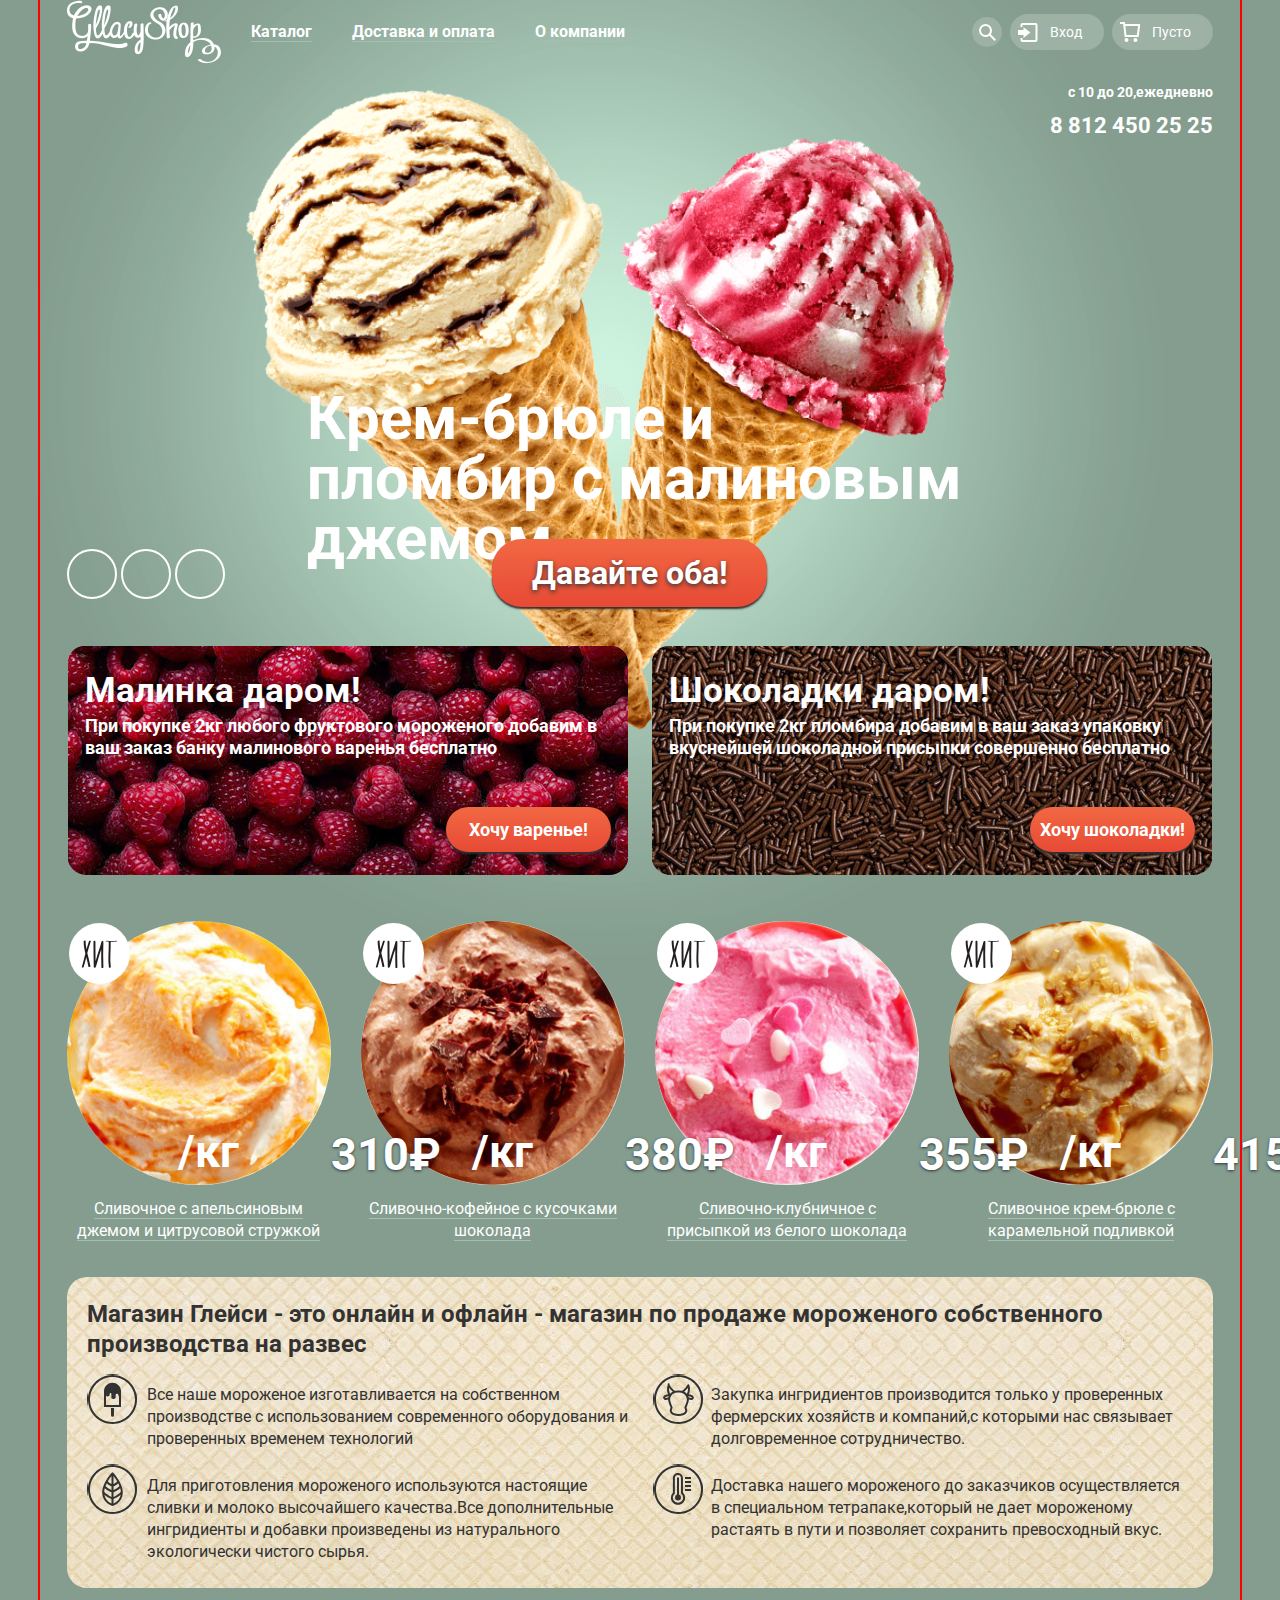
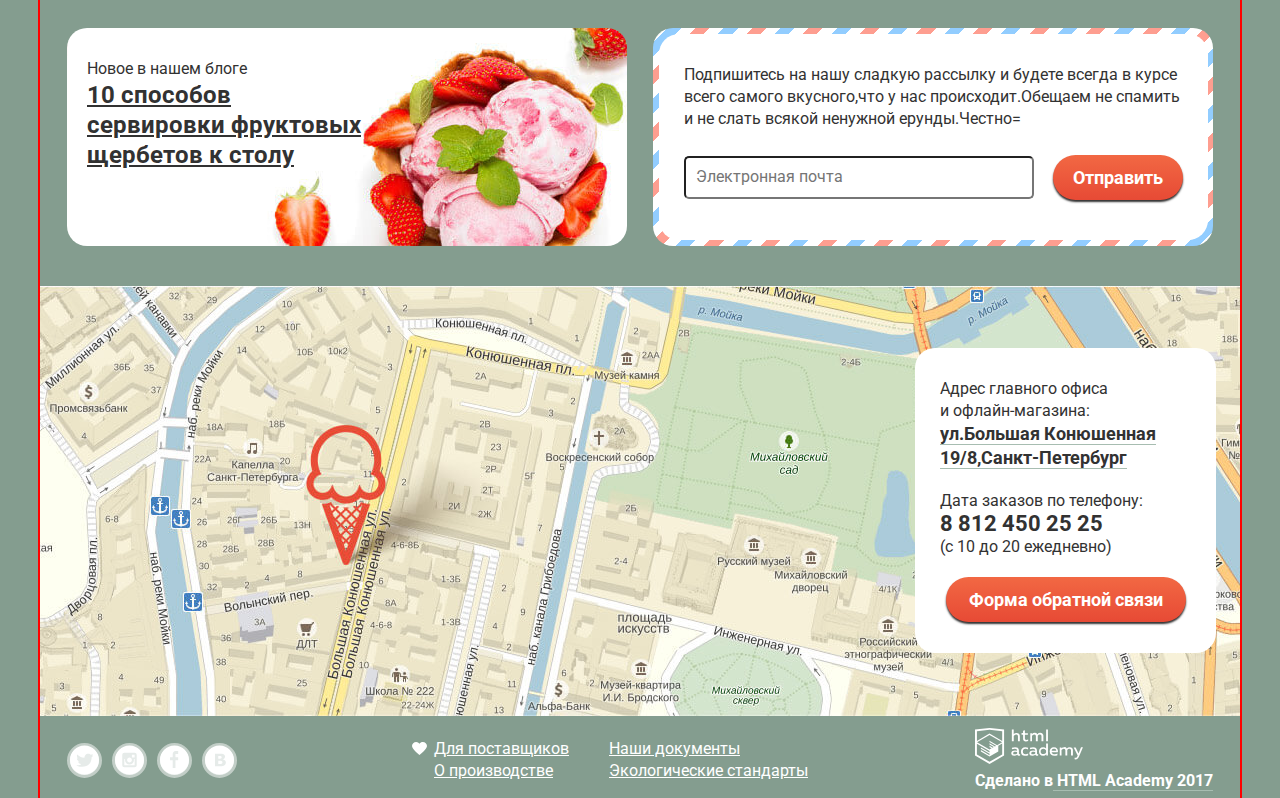
==== commit c2fac0f6: "еще исправления" ====
--- a/index.html
+++ b/index.html
@@ -19,7 +19,7 @@
               </a>
                <nav class="main-navigation">
                        <ul class="site-navigation">
-                          <li class="header-catalog"><a href="catalog.html" aria-label="Каталог">Каталог</a>
+                          <li class="header-catalog"><a href="catalog.html" aria-label="Каталог"><span>Каталог</span></a>
 
                             <ul class="submenu">
                               <li class="new"><a href="#" aria-label="Новинки" >Новинки</a></li>
@@ -29,8 +29,8 @@
                                <li><a href="#" aria-label="Мелорин">Мелорин</a></li>
                             </ul>
                           </li>
-                          <li><a href="price.html" aria-label="Доставка и оплата">Доставка и оплата</a></li>
-                          <li><a href="about.html" aria-label="О компании">О компании</a></li>
+                          <li><a href="price.html" aria-label="Доставка и оплата"><span>Доставка и оплата</span></a></li>
+                          <li><a href="about.html" aria-label="О компании"><span>О компании</span></a></li>
 
                        </ul>
                  </nav>
@@ -155,7 +155,7 @@
                     <img src="img/1.jpg" width="267"  height="267"   alt="ice">
                     <span class="price-item">310₽</span>
                     <span class="kg">/кг</span>
-                    <p>Сливочное с апельсиновым джемом и цитрусовой стружкой</p>
+                    <p><span>Сливочное с апельсиновым джемом и цитрусовой стружкой</span></p>
                      <button type="button" class="button" aria-label="Быстрый просмотр">Быстрый просмотр</button>
                 </li>
 
@@ -164,7 +164,7 @@
                       <img src="img/2.jpg" width="267"  height="267"  alt="ice">
                       <span class="price-item">380₽</span>
                       <span class="kg">/кг</span>
-                      <p>Сливочно-кофейное с кусочками шоколада</p>
+                      <p><span>Сливочно-кофейное с кусочками шоколада</span></p>
                        <button type="button" class="button" aria-label="Быстрый просмотр">Быстрый просмотр</button>
                   </li>
 
@@ -173,7 +173,7 @@
                       <img src="img/3.jpg" width="267"  height="267"  alt="ice">
                       <span class="price-item">355₽</span>
                       <span class="kg">/кг</span>
-                      <p>Сливочно-клубничное с присыпкой из белого шоколада</p>
+                      <p><span>Сливочно-клубничное с присыпкой из белого шоколада</span></p>
                        <button type="button" class="button" aria-label="Быстрый просмотр">Быстрый просмотр</button>
                   </li>
 
@@ -182,7 +182,7 @@
                       <img src="img/4.jpg" width="267"  height="267"   alt="ice">
                       <span class="price-item">415₽</span>
                       <span class="kg">/кг</span>
-                      <p>Сливочное крем-брюле с карамельной подливкой</p>
+                      <p><span>Сливочное крем-брюле с карамельной подливкой</span></p>
                        <button type="button" class="button" aria-label="Быстрый просмотр">Быстрый просмотр</button>
                   </li>
               </ul>
@@ -273,7 +273,7 @@
                                <button class="modal-close" type="button" aria-label="закрыть">X</button>
                      </div>
                    </div>
-  
+
             </section>
 
        </main>
@@ -317,8 +317,8 @@
          <a href="https://htmlacademy.ru/intensive/htmlcss" class="logo" aria-label="HTML Academy ссылка">
                <img src="img/logo-htmlacademy.svg" width="108" height="39" alt="логотип HTML Academy">
 				 </a>
-           <div class="footer-logo"> Сделано в
-             <a href="https://htmlacademy.ru/intensive/htmlcss" aria-label="HTML Academy ссылка"> HTML Academy 2017</a>
+
+             <a href="https://htmlacademy.ru/intensive/htmlcss" aria-label="HTML Academy ссылка">Сделано в<span> HTML Academy 2017</span></a>
            </div>
        </div>
    </footer>
--- a/css/style.css
+++ b/css/style.css
@@ -1,5 +1,11 @@
 html {
   box-sizing: border-box;
+}
+*,
+*::before,
+*::after
+ {
+	box-sizing: inherit;
 }
 body {
   margin: 0;
@@ -26,8 +32,17 @@
                                          outline: 2px solid #ff0000;
 }
 .main-header {
+  background-color: transparent;
+  z-index: 1;
+  margin-bottom: -65px;
   width: 100%;
-  outline: 2px solid #ff0000;
+  display: flex;
+  justify-content: space-between;
+  align-items: center;
+  position: relative;
+}
+.main-header-catalog {
+  width: 100%;
   display: flex;
   justify-content: space-between;
   align-items: center;
@@ -42,8 +57,7 @@
   margin-right: 20px;
 }
                                              .modal-basket{display: none;}
-
-a {
+  a {
   display: block;
   text-decoration: none;
   color: #ffffff;
@@ -51,13 +65,21 @@
 .main-navigation a {
   line-height: 18px;
   padding: 10px;
-  background-color: #849d8f;
   margin-right: 20px;
 }
 .site-navigation>li>a {
   border-radius: 30px;
-  text-decoration: underline;
-}
+}
+    .main-header span,
+    .main-header-catalog span,
+    p span,
+  .footer-logo span {
+      border-bottom: 1px solid #a7bdb1;
+       }
+  .footer-logo a:hover span {
+      border-bottom: 1px solid #f48468;
+          }
+
 .catalog-active {
   text-decoration: none;
 }
@@ -69,9 +91,12 @@
   padding: 0;
 
 }
-.header-catalog>a:hover{
+.main-navigation a:hover {
 	color: #000;
 	background-color: #fff;
+}
+.main-navigation a:hover>span {
+  border: none;
 }
 
 .site-navigation a:active {
@@ -89,11 +114,9 @@
   top: 38px;
   left:0;
   z-index: 10;
-
 }
 .header-catalog:hover>.submenu {
   display: block;
-
 }
 .submenu a {
   width: 145px;
@@ -219,12 +242,12 @@
 .navigation-buttons .basket-catalog:hover + .modal-basket {
   display: block;
 }
-
+/*
 .basket-main:hover::before {
   background-image: url(../img/basket-red.svg);
   position: absolute;
   left: 8px;
-}
+}*/
 .navigation-buttons .login,
 .navigation-buttons .basket-main,
 .navigation-buttons .basket-catalog {
@@ -268,9 +291,14 @@
    background-image: linear-gradient(to top,#e74a35,#f26843);
 	 border:none;
    box-shadow: 0 2px 2px #323232;
-   border-radius:30px;
-
-}
+   border-radius:30px;}
+.modal-feedback .button {
+  width: 137px;
+  height: 47px;
+  position: absolute;
+  right: 30px;
+}
+
 .container .button:hover,
 .modal .button:hover,
 .caption .button:hover {
@@ -327,7 +355,7 @@
 	 font-size: 18px;
 }
 .present-item {
-  border-radius: 16px;
+  border-radius: 20px;
   height: 230px;
   width:49%;
 }
@@ -347,7 +375,6 @@
 }
 .catalog-list p {
 	font-weight:normal;
-  text-decoration: underline;
 }
 
 .info {
@@ -514,8 +541,7 @@
 .footer-social {
   list-style: none;
 }
-.documentation a,
-.footer-logo a {
+.documentation a {
   color: #ffffff;
   font-weight:normal;
   text-decoration: underline;
@@ -646,7 +672,7 @@
   position:fixed;
   top: 70px;
   right: 270px;
-  box-shadow: 0 20px 20px #39443e,inset 0 3px 7px #d7d7d7;
+  box-shadow: 0 20px 20px #57655d,inset 0 3px 7px #d7d7d7;
   background-color: #f8f7f4;
   border-radius: 5px;
 }
@@ -667,7 +693,7 @@
   top: 60px;
   right: 145px;
   border-radius: 5px;
-  box-shadow: 0 20px 20px #4f5e56,inset 0 3px 7px #d7d7d7;
+  box-shadow: 0 20px 20px #57655d,inset 0 3px 7px #d7d7d7;
   background-image: linear-gradient(to top,#d7d7d7,#ffffff);
   z-index: 3;
 }
@@ -695,8 +721,6 @@
   background-color:#f8f7f4;
   border-radius:10px;
   padding: 25px;
-}
-.modal-feedback {
   display:none;
   height: 440px;
   width: 480px;
@@ -1075,8 +1099,6 @@
 	text-align: center;
   margin: 0;
   margin-top: 7px;
-  text-decoration: underline;
-
 }
 .catalog-list-all .item .button,
 .catalog-list .item .button {
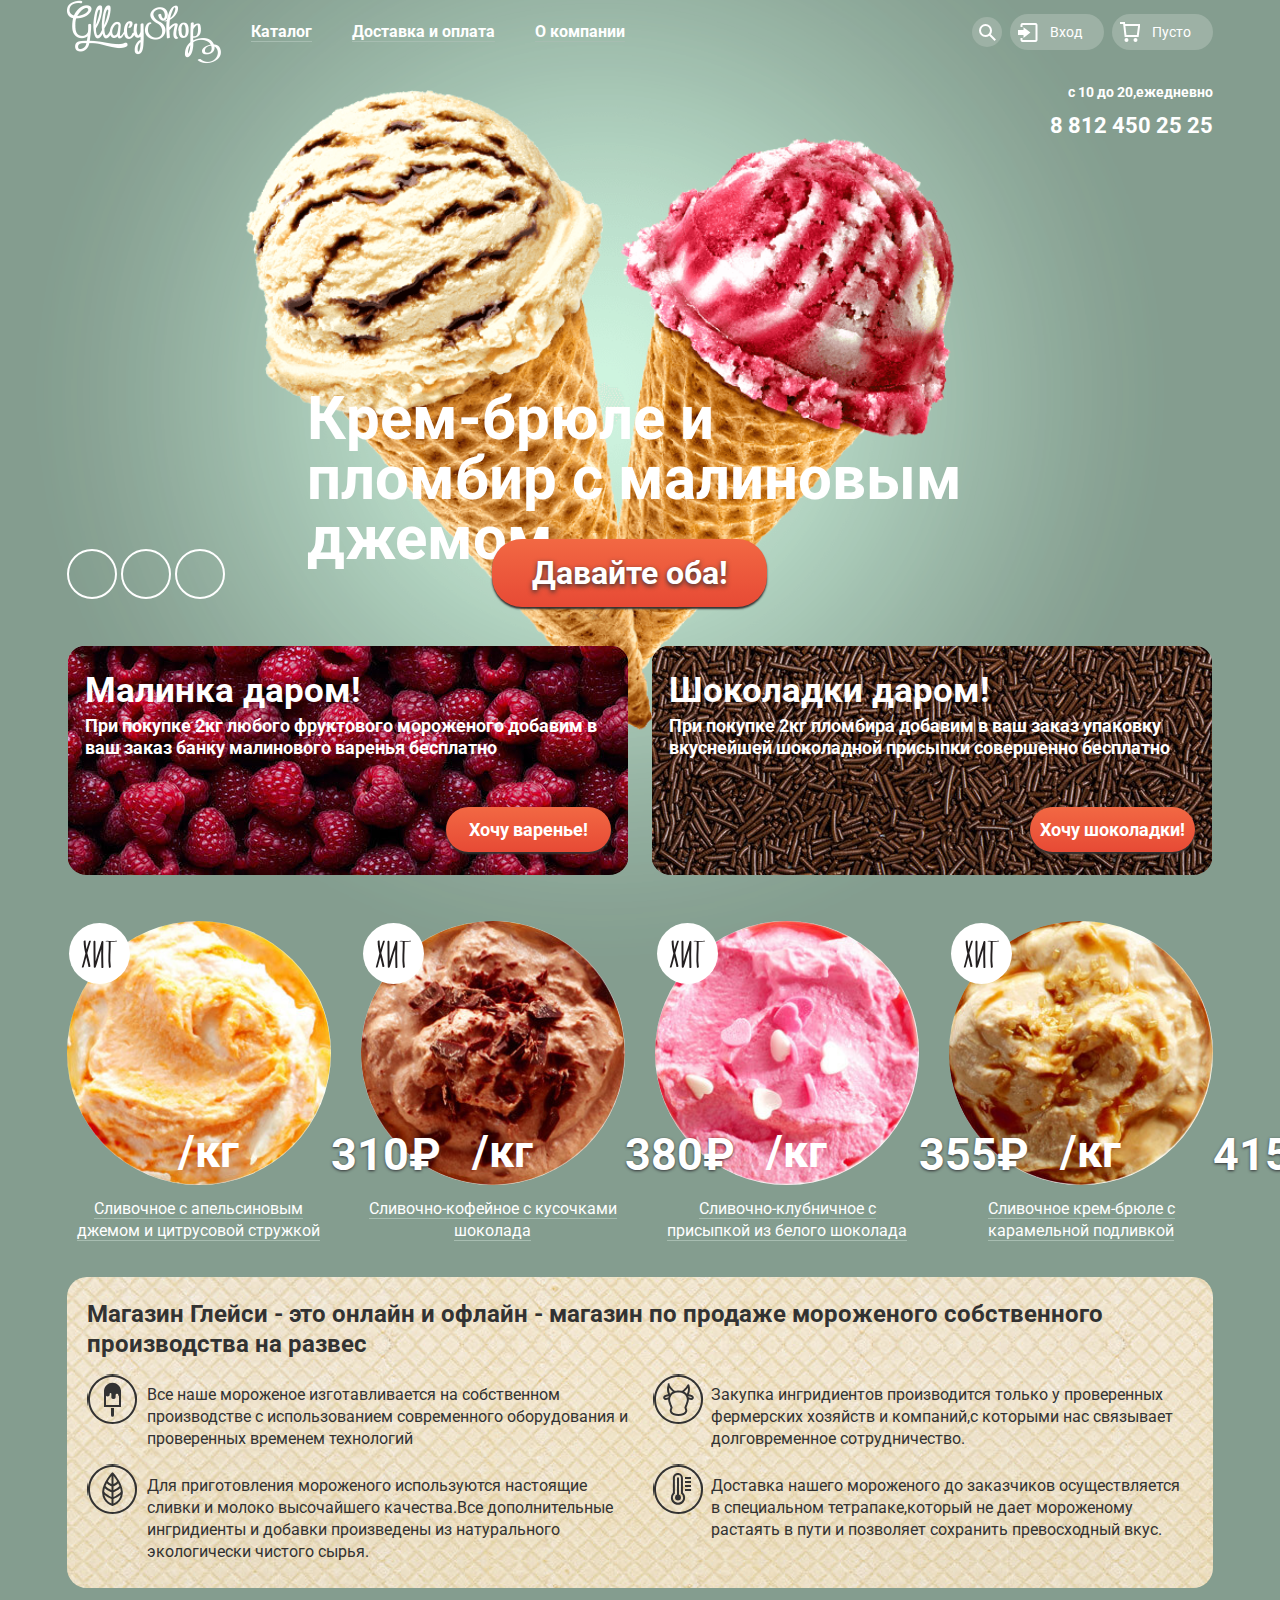
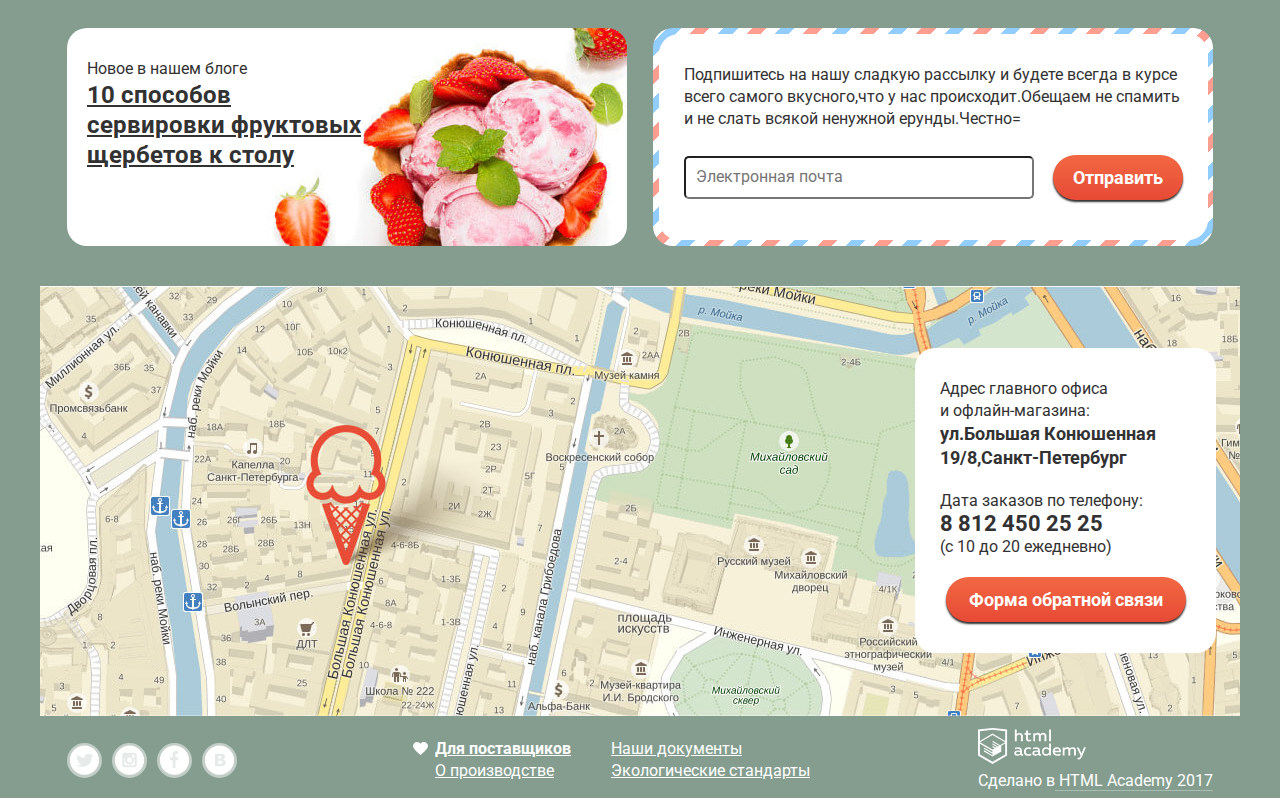
==== commit a8b02195: "Все исправила" ====
--- a/index.html
+++ b/index.html
@@ -45,7 +45,7 @@
                                       <label for="seach-field" class="visually-hidden">поиск</label>
                                        <input type="text" name="seach" id="seach-field" placeholder="Что ищем?">
                                   </form>
-                                  <button class="modal-close-seach"aria-label="кнопка закрытия поля поиска"></button>
+
                                 </div>
 
               <button class="button login" type="button" aria-label="вход"> Вход </button>
@@ -67,12 +67,12 @@
                                            <button class="button" aria-label="Вход">Войти</button>
 
                                             <div class="a">
-                                            <a href="https://echo.htmlacademy.ru" aria-label="Забыли пароль?">Забыли пароль?</a>
-                                            <a href="https://echo.htmlacademy.ru" aria-label="Новая регистрация">Новая регистрация</a>
+                                            <a href="https://echo.htmlacademy.ru" aria-label="Забыли пароль?"><span>Забыли пароль?</span></a>
+                                            <a href="https://echo.htmlacademy.ru" aria-label="Новая регистрация"><span>Новая регистрация</span></a>
                                             </div>
 
                                       </form>
-                                        <button class="modal-close-login"aria-label="кнопка закрытия поля входа"></button>
+                                        <button class="modal-close-login" type="button" aria-label="кнопка закрытия поля входа"></button>
                                  </div>
 
             <a href="catalog.html" class="button basket-main"  aria-label="корзина">Пусто</a>
@@ -97,21 +97,19 @@
               <h2>Крем-брюле и пломбир с малиновым джемом</h2>
 
                 <img src="img/ice-cream.png" width="1045" height="881" alt="мороженки">
-
-
-
+                  <button class="button" type="button" aria-label="заказ мороженого">Давайте оба!</button>
               </li>
 
               <li class="slide-2">
                 <h2>Шоколадный пломбир и лимонный сорбет</h2>
                 <img src="img/ice-cream%20slid2.png" width="1065" height="859" alt="мороженки">
-
+           <button class="button" type="button" aria-label="заказ мороженого">Давайте оба!</button>
               </li>
 
               <li class="slide-3">
                 <h2>Пломбир с помадкой и клубничный щербет</h2>
                 <img src="img/ice-cream%20slid3.png" width="1079" height="854" alt="мороженки">
-
+               <button class="button" type="button" aria-label="заказ мороженого">Давайте оба!</button>
               </li>
 
             </ul>
@@ -119,15 +117,8 @@
         <button class="slides" type="button" aria-label="переключение слайдов-слайд1"></button>
         <button class="slides" type="button" aria-label="переключение слайдов-слайд2"></button>
         <button class="slides" type="button" aria-label="переключение слайдов-слайд3"></button>
-
-
       </div>
-<button class="button" type="button" aria-label="заказ мороженого">Давайте оба!</button>
-        </div>
-
-
-
-
+      </div>
           <h2 class="visually-hidden">Главное</h2>
           <div class="present">
               <ul class="present-list">
@@ -240,7 +231,7 @@
                 <div class="contacts">
                     <p>Адрес главного офиса<br>
                       и офлайн-магазина:<br>
-                  <span class="contact">ул.Большая Конюшенная<br> 19/8,Санкт-Петербург</span></p>
+                  <b class="contact">ул.Большая Конюшенная<br> 19/8,Санкт-Петербург</b></p>
 
                   <p>  Дата заказов по телефону:<br>
                       <a class="phone" href="tel:+7(812)4502525" aria-label="Номер телефона">8 812 450 25 25</a>
@@ -270,7 +261,7 @@
 
                               <button class="button" type="submit" aria-label="Отправить" >Отправить</button>
                           </form>
-                               <button class="modal-close" type="button" aria-label="закрыть">X</button>
+
                      </div>
                    </div>
 
@@ -303,7 +294,7 @@
       <div class="documents">
           <ul class="documentation">
 
-						<li><a href="index.html" aria-label="Информация для поставщиков">Для поставщиков</a></li>
+						<li><a href="index.html" aria-label="Информация для поставщиков"><b>Для поставщиков</b></a></li>
 						<li><a href="index.html" aria-label="Информация о производстве">О производстве</a></li>
        </ul>
        <ul class="documentation">
@@ -324,42 +315,8 @@
    </footer>
 
 </div>
-<script>
-/*
-var seach = document.querySelector(".seach");
-var popup = document.querySelector(".modal-seach");
-var close = popup.querySelector(".modal-close-seach");
- var form = popup.querySelector("form");
-var login = popap.querySelector("[name=seach]");
-
-seach.addEventListener("click", function (evt) {
-  evt.preventDefault();
-  popup.classList.add("modal-show");
-  login.focus();
-});
-close.addEventListener("click", function (evt) {
-    evt.preventDefault();
-    popup.classList.remove("modal-show");
-  });
-  */
-
-var link = document.querySelector(".login");
-var popup = document.querySelector(".modal-login");
-var close = popup.querySelector(".modal-close-login");
-var form = popup.querySelector("form");
-var login = popup.querySelector("[name=login]");
-var password = popup.querySelector("[name=password]");
-
-link.addEventListener("click", function (evt) {
- evt.preventDefault();
- popup.classList.add("modal-show");
- login.focus();
-});
-  close.addEventListener("click", function (evt) {
-    evt.preventDefault();
-    popup.classList.remove("modal-show");
-  });
-
-</script>
+
+<script src="js/script.js"></script>
+
    </body>
 </html>
--- a/css/style.css
+++ b/css/style.css
@@ -18,7 +18,7 @@
   font-weight:bold;
   color: #ffffff;
   background-color: #849d8f;
-                         outline: 2px solid #fff000;
+
 }
 img {
   max-width: 100%;
@@ -29,7 +29,7 @@
   min-width: 900px;
   margin: 0 auto;
   padding: 0 27px;
-                                         outline: 2px solid #ff0000;
+
 }
 .main-header {
   background-color: transparent;
@@ -56,7 +56,8 @@
   height: 64px;
   margin-right: 20px;
 }
-                                             .modal-basket{display: none;}
+.modal-basket{
+  display: none;}
   a {
   display: block;
   text-decoration: none;
@@ -78,6 +79,9 @@
        }
   .footer-logo a:hover span {
       border-bottom: 1px solid #f48468;
+          }
+          .footer-logo a {
+            font-weight: normal;
           }
 
 .catalog-active {
@@ -184,7 +188,7 @@
   height: 35px;
   position: absolute;
   top: -46px;
-  left: 130px;
+  left: 120px;
    background-image: url(../img/entrance.svg);
    background-repeat: no-repeat;
    background-position: 10px;
@@ -278,7 +282,7 @@
    line-height: 24px;
 	 color: #323232;
    font-weight:normal;
-	 text-decoration: underline;
+
 }
 
 .container .button,
@@ -310,9 +314,6 @@
 .caption .button:active {
 	 background-color:#db5238;
 }
-.modal-login a {
-  text-decoration: underline;
-}
 .catalog-active a {
 	padding: 10px;
 	font-size: 16px;
@@ -339,11 +340,7 @@
   box-shadow:inset 0 2px 2px #323232;
   background-image: linear-gradient(to top,#e74a35,#f26843);
 }
-.ice-cream-slides h2 {
-	 font-size: 60px;
-   line-height: 60px;
-   width: 670px;
-}
+
 .present-list {
     width: 100%;
 }
@@ -820,17 +817,11 @@
   margin: 0;
   padding: 0;
 }
-.slide-1 h2 {
+.slide-1 h2,
+.slide-2 h2 ,
+.slide-3 h2  {
   left:240px;
   top:390px;
-}
-.slide-2 h2 {
-  top: 390px;
-  left:1386px;
-}
-.slide-3 h2 {
-  top: 390px;
-  left:2390px;
 }
 
 .button-slides {
@@ -926,13 +917,16 @@
   text-align: right;
   z-index: 1;
 }
-.ice-cream-slides {
-  display: flex;
-  justify-content: space-between;
-}
+.ice-cream-slides h2 {
+	 font-size: 60px;
+   line-height: 60px;
+   width: 670px;
+}
+
 .slide-1,
 .slide-2,
 .slide-3 {
+  position: relative;
  height: 630px;
  margin: 0;
 }
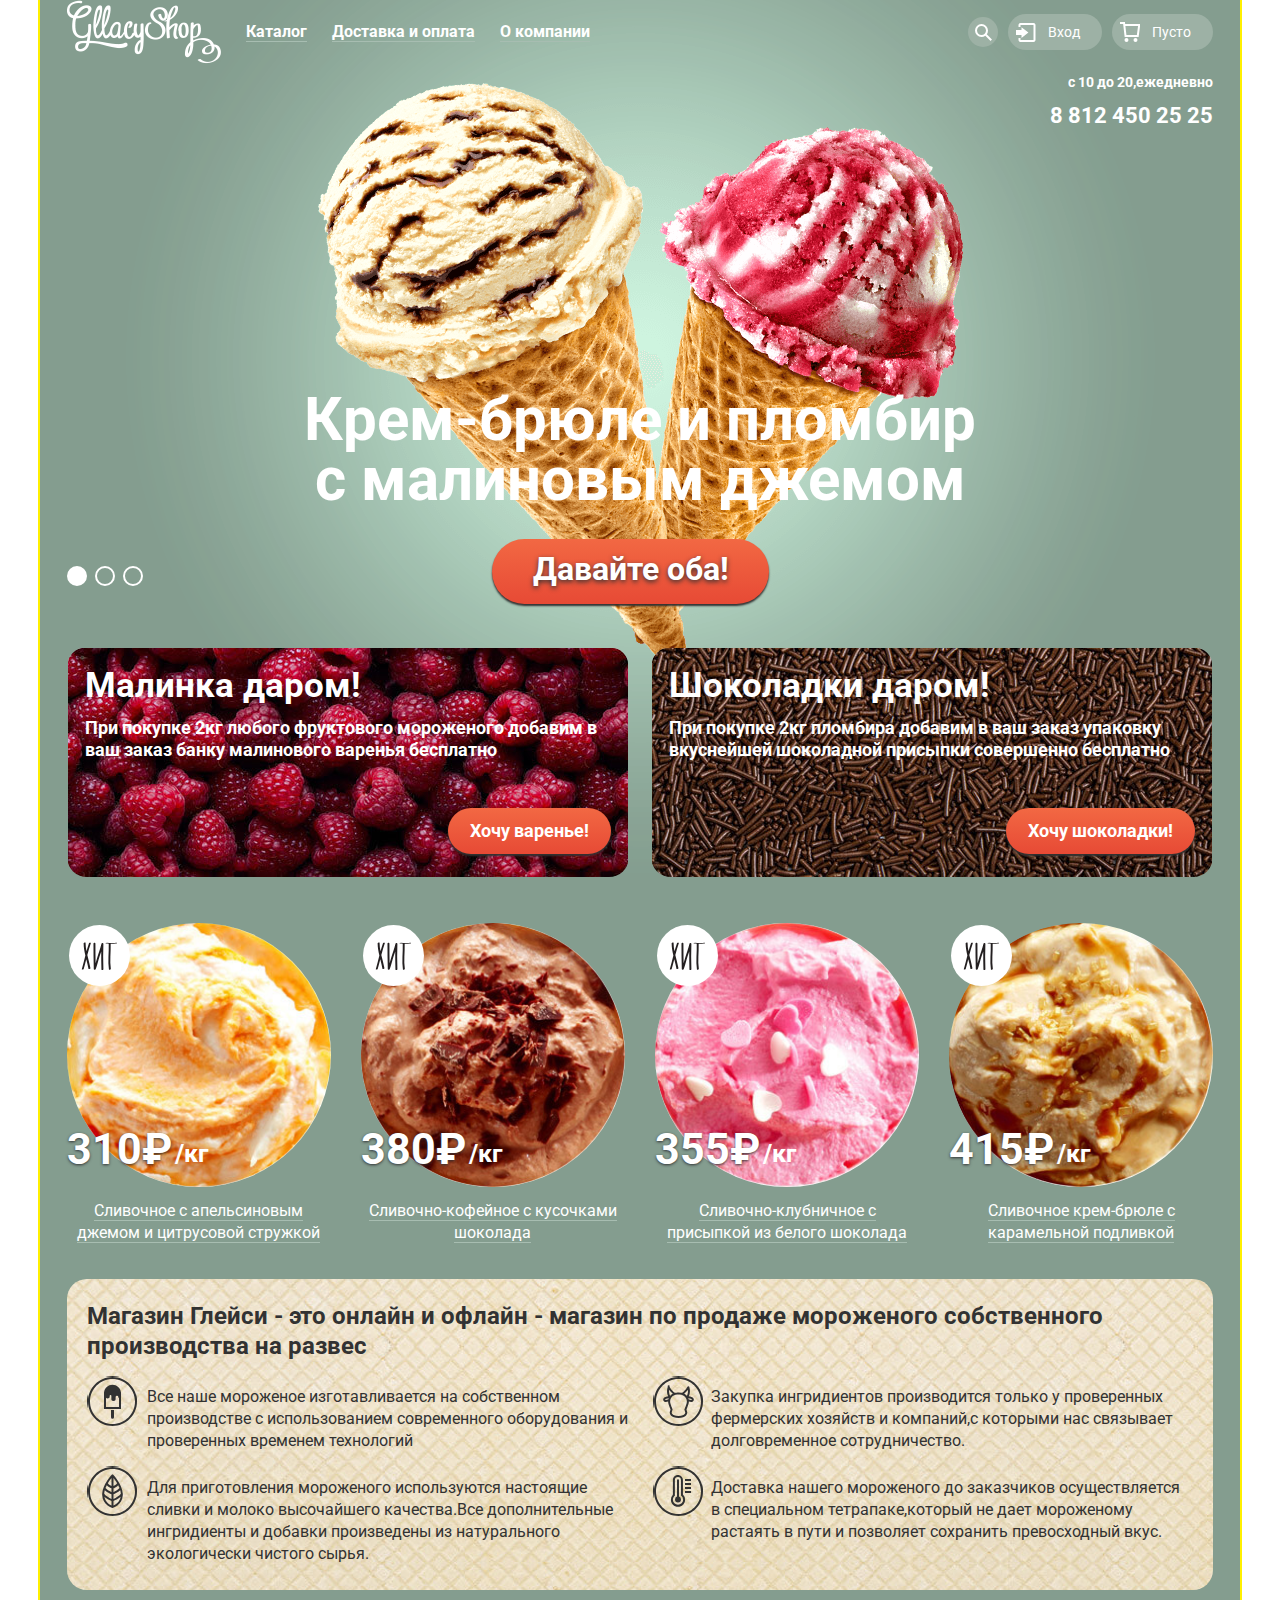
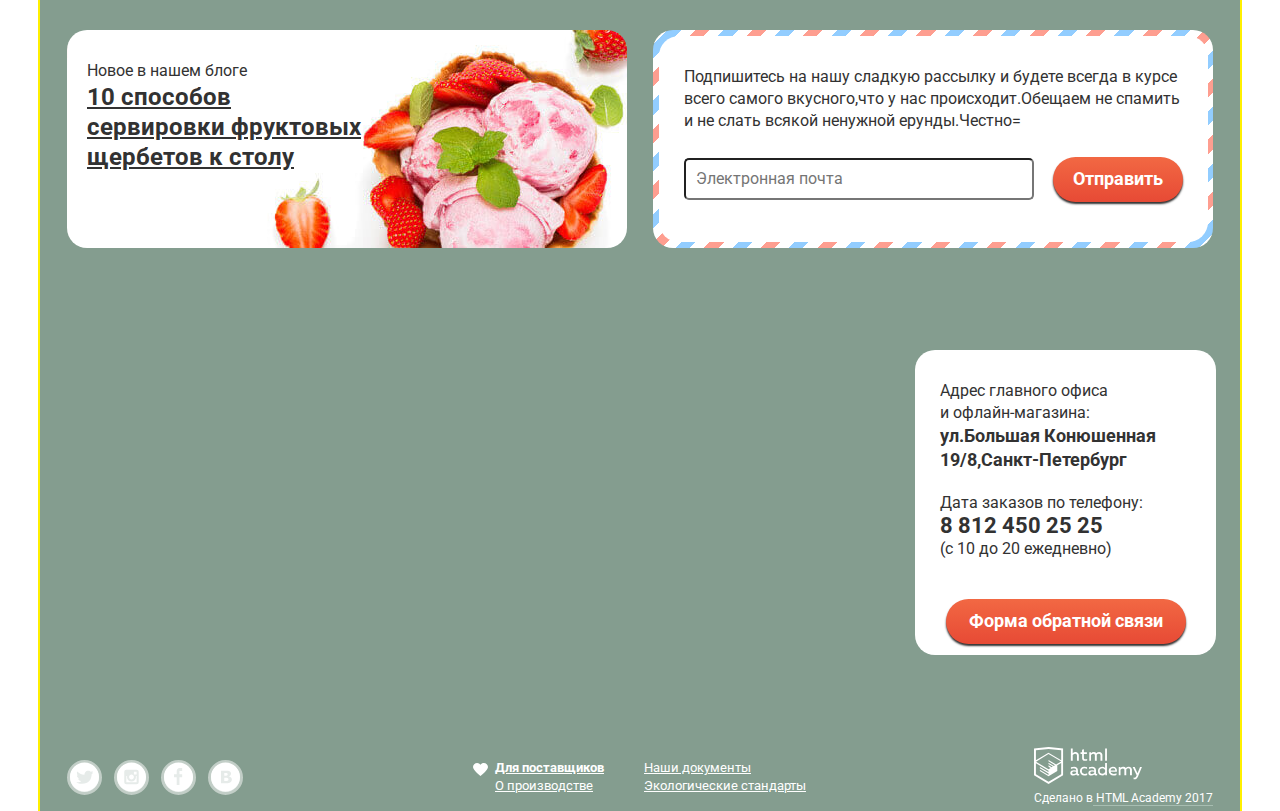
==== commit 4566d62e: "Слайдер сделала,карту подключила" ====
--- a/index.html
+++ b/index.html
@@ -9,7 +9,10 @@
   </head>
   <body>
 
-<div class="wrapper">
+<input class="visually-hidden" type="radio" id="product-1" name="toggle" checked>
+    <input class="visually-hidden" type="radio" id="product-2" name="toggle">
+    <input class="visually-hidden" type="radio" id="product-3" name="toggle">
+<div class="site-wrapper">
 
       <header class="main-header ">
            <div class="header-container">
@@ -89,36 +92,61 @@
 
       <main class="container ">
 
+
           <h1 class="visually-hidden">Магазин мороженого Глейси</h1>
 
         <div class="caption">
+          <div class="slider-controls">
+            <label for="product-1">Первый</label>
+            <label for="product-2">Второй</label>
+            <label for="product-3">Третий</label>
+          </div>
             <ul class="ice-cream-slides">
-              <li class="slide-1">
-              <h2>Крем-брюле и пломбир с малиновым джемом</h2>
-
-                <img src="img/ice-cream.png" width="1045" height="881" alt="мороженки">
-                  <button class="button" type="button" aria-label="заказ мороженого">Давайте оба!</button>
-              </li>
-
-              <li class="slide-2">
-                <h2>Шоколадный пломбир и лимонный сорбет</h2>
-                <img src="img/ice-cream%20slid2.png" width="1065" height="859" alt="мороженки">
-           <button class="button" type="button" aria-label="заказ мороженого">Давайте оба!</button>
-              </li>
-
-              <li class="slide-3">
-                <h2>Пломбир с помадкой и клубничный щербет</h2>
-                <img src="img/ice-cream%20slid3.png" width="1079" height="854" alt="мороженки">
-               <button class="button" type="button" aria-label="заказ мороженого">Давайте оба!</button>
-              </li>
+             <li class="slider-item slide" id="slide1">
+              <h3 class="slide-title">
+                Крем-брюле и пломбир с малиновым джемом
+              </h3>
+              <a class="button slide-button" href="#">Давайте оба!</a>
+            </li>
+
+             <li class="slider-item slide" id="slide2">
+              <h3 class="slide-title">
+                Шоколадный пломбир и лимонный сорбет
+              </h3>
+              <a class="button slide-button" href="#">Давайте оба!</a>
+            </li>
+
+              <li class="slider-item slide" id="slide3">
+              <h3 class="slide-title">
+                Пломбир с помадкой и клубничный щербет
+              </h3>
+              <a class="button slide-button" href="#">Давайте оба!</a>
+            </li>
 
             </ul>
-      <div class="button-slides">
-        <button class="slides" type="button" aria-label="переключение слайдов-слайд1"></button>
-        <button class="slides" type="button" aria-label="переключение слайдов-слайд2"></button>
-        <button class="slides" type="button" aria-label="переключение слайдов-слайд3"></button>
+
       </div>
-      </div>
+        <div class="modal modal-feedback">
+               <h4 class="visually-hidden">модальное окно обратная связь</h4>
+  								      <b>Мы обязательно вам ответим!</b>
+                        <form action="https://echo.htmlacademy.ru" method="post">
+                            <p> <label for="feedback-field" class="visually-hidden"></label>
+
+  				                  <input type="text" name="feedback" id="feedback-field" placeholder="Как вас зовут?"></p>
+
+                             <p> <label for="email-answer" class="visually-hidden"></label>
+
+                             <input type="email" name="email" id="email-answer" placeholder="Ваша почта для ответа">
+                             </p>
+
+                            <p>
+                              <textarea rows="8" placeholder="Напишите что-нибудь"></textarea>
+                            </p>
+
+                              <button class="button" type="submit" aria-label="Отправить" >Отправить</button>
+                          </form>
+
+                     </div>
           <h2 class="visually-hidden">Главное</h2>
           <div class="present">
               <ul class="present-list">
@@ -226,7 +254,8 @@
         <section class="map">
           <div>
   						<h3 class="visually-hidden"> Карта</h3>
-                <img src="img/carta.jpg" width="1200"  height="430"   alt="карта">
+<iframe src="https://www.google.com/maps/embed?pb=!1m18!1m12!1m3!1d1998.6009493701051!2d30.32083355079417!3d59.93876356896275!2m3!1f0!2f0!3f0!3m2!1i1024!2i768!4f13.1!3m3!1m2!1s0x4696310fc9ddd7b5%3A0x3b5582a5342a4e47!2z0JPQvdC10LfQtNC-!5e0!3m2!1sru!2sru!4v1530521736199" width="100%" height="450" frameborder="0" style="border:0" allowfullscreen></iframe>
+
           </div>
                 <div class="contacts">
                     <p>Адрес главного офиса<br>
@@ -242,27 +271,7 @@
                   <button class="button feedback" aria-label="контактная информация">Форма обратной связи</button>
 
 
-                   <div class="modal modal-feedback">
-               <h4 class="visually-hidden">модальное окно обратная связь</h4>
-  								      <b>Мы обязательно вам ответим!</b>
-                        <form action="https://echo.htmlacademy.ru" method="post">
-                            <p> <label for="feedback-field" class="visually-hidden"></label>
-
-  				                  <input type="text" name="feedback" id="feedback-field" placeholder="Как вас зовут?"></p>
-
-                             <p> <label for="email-answer" class="visually-hidden"></label>
-
-                             <input type="email" name="email" id="email-answer" placeholder="Ваша почта для ответа">
-                             </p>
-
-                            <p>
-                              <textarea rows="8" placeholder="Напишите что-нибудь"></textarea>
-                            </p>
-
-                              <button class="button" type="submit" aria-label="Отправить" >Отправить</button>
-                          </form>
-
-                     </div>
+
                    </div>
 
             </section>
@@ -311,12 +320,15 @@
 
              <a href="https://htmlacademy.ru/intensive/htmlcss" aria-label="HTML Academy ссылка">Сделано в<span> HTML Academy 2017</span></a>
            </div>
-       </div>
+
    </footer>
 
 </div>
 
-<script src="js/script.js"></script>
+
+    <script src="js/login.js"></script>
+    <script src="js/seach.js"></script>
+    <script src="js/feedback.js"></script>
 
    </body>
 </html>
--- a/css/style.css
+++ b/css/style.css
@@ -10,27 +10,33 @@
 body {
   margin: 0;
   padding: 0;
-
-  width:100%;
   font-family:"Roboto","Arial", sans-serif;
   font-size: 16px;
   line-height: 22px;
   font-weight:bold;
   color: #ffffff;
-  background-color: #849d8f;
-
 }
 img {
   max-width: 100%;
   height: auto;
 }
-.wrapper {
+.site-wrapper {
   max-width:1200px;
+  margin: 0 auto;
+  padding: 0 27px;       outline: 2px solid #fff000;
   min-width: 900px;
-  margin: 0 auto;
-  padding: 0 27px;
-
-}
+  background-color: #849d8f;
+  background-image: url("img/ice-cream.png");
+  background-repeat: no-repeat;
+  background-position: top center;
+
+  transition: background-image 0.5s ease, background-color 0.5s ease;
+
+}
+.container {
+  width: 100%;
+}
+
 .main-header {
   background-color: transparent;
   z-index: 1;
@@ -48,16 +54,15 @@
   align-items: center;
   position: relative;
 }
-.container {
-  width: 100%;
-}
+
 .main-header-logo {
   width: 154px;
   height: 64px;
-  margin-right: 20px;
+  margin-right: 15px;
 }
 .modal-basket{
-  display: none;}
+  display: none;
+}
   a {
   display: block;
   text-decoration: none;
@@ -81,6 +86,8 @@
       border-bottom: 1px solid #f48468;
           }
           .footer-logo a {
+            font-size: 12px;
+  line-height: 18px;
             font-weight: normal;
           }
 
@@ -164,7 +171,7 @@
   text-align: center;
   color: #ffffff;
   vertical-align: middle;
-  background-color: #9db1a5;
+
   border: none;
   border-radius:30px;
   position: relative;
@@ -257,7 +264,7 @@
 .navigation-buttons .basket-catalog {
   padding: 8px 22px;
   padding-left: 40px;
-  margin-left: 8px;
+  margin-left: 10px;
   position: relative;
 }
 .navigation-buttons .basket-catalog {
@@ -295,7 +302,8 @@
    background-image: linear-gradient(to top,#e74a35,#f26843);
 	 border:none;
    box-shadow: 0 2px 2px #323232;
-   border-radius:30px;}
+   border-radius:30px;
+}
 .modal-feedback .button {
   width: 137px;
   height: 47px;
@@ -303,17 +311,13 @@
   right: 30px;
 }
 
-.container .button:hover,
-.modal .button:hover,
-.caption .button:hover {
-	background-color:#f48468;
+
+.modal .button:hover {
+  background-color:#f48468;
+  color: #ffffff;
   cursor: pointer;
 }
-.container .button:active,
-.modal .button:active,
-.caption .button:active {
-	 background-color:#db5238;
-}
+
 .catalog-active a {
 	padding: 10px;
 	font-size: 16px;
@@ -322,17 +326,9 @@
   background-color: #f16742;
   text-decoration: none;
 }
-.caption .button {
-	 font-size: 32px;
-   line-height: 44px;
-   border-radius:30px;
-   left:425px;
-   top: 540px;
-   width: 275px;
-   height: 68px;
-   text-shadow:0 2px 5px #323232;
-}
+
 .caption .button:hover {
+  color: #ffffff;
   background-image: linear-gradient(to bottom,#f48568,#ec6f5e);
   box-shadow: 0 2px 2px #323232;
 }
@@ -346,7 +342,8 @@
 }
 .present-list h3 {
 	 font-size: 35px;
-     line-height: 41px;
+   line-height: 41px;
+
 }
 .present-list p {
 	 font-size: 18px;
@@ -366,6 +363,9 @@
   background-repeat: no-repeat;
   background-position: center;
 
+}
+.present-item .button:hover {
+  background-color:#f48468;
 }
 .catalog-list {
     width: 100%;
@@ -472,15 +472,7 @@
   width: 285px;
 	text-decoration: underline;
 }
-.price-item {
-	 font-size: 45px;
-   line-height: 45px;
-   text-shadow: 0 1px 3px #313235;
-   z-index: 2;
-}
-.kg {
-  font-size: 45px;
-}
+
 .catalog-list,
 .present-list {
      list-style: none;
@@ -512,7 +504,7 @@
     position: relative;
 }
 .navigation-buttons .button {
-  background-color: ##9db1a5;
+  background-color: #9db1a5;
 }
 
 .contacts {
@@ -611,23 +603,8 @@
 .slides {
    border-radius: 50%;
 }
-.slides:hover,
-.buttons:hover {
-  background-color:#b2c1b7;
-}
-.slides:active,
-.buttons:active,
-.buttons.active {
-  background-color: #ffffff;
-  color: #000;
-}
-.slides {
-  background-color:transparent;
-  border: 2px solid #fff;
-  border-radius: 50%;
-  width: 50px;
-  height: 50px;
-}
+
+
 .container a:hover,
 .main-footer a:hover,
 .modal a:hover,
@@ -721,13 +698,14 @@
   display:none;
   height: 440px;
   width: 480px;
-  position: fixed;
-  position: absolute;
-  left:50%;
-  top: -5px;
-  margin-left: -225px;
-}
-.feedback:hover + .modal-feedback {
+  position: absolute;
+  left: 50%;
+  margin: -225px;
+  z-index: 10;
+
+}
+
+.feedback:hover + .modal-feedback /{
   display: block;
   }
 .modal-feedback input,
@@ -840,7 +818,7 @@
   margin: 0;
 }
 .present-item h3 {
-  top: 25px;
+  top: 18px;
   left: 18px;
 }
 .present-item p {
@@ -857,8 +835,8 @@
   padding: 0;
   position: relative;
   margin-right: 26px;
-  height:  321px;
   width: 23%;
+
 }
 .catalog-list-all .item {
   margin-bottom: 40px;
@@ -879,14 +857,24 @@
 .catalog-list .kg,
 .catalog-list-all .kg  {
   position: absolute;
-  top: 211px;
   margin: 0;
 }
 .catalog-list .kg,
 .catalog-list-all .kg {
-  left: 111px;
+  left: 108px;
+  font-size: 25px;
   top: 220px;
-}
+
+}
+.price-item {
+	 font-size: 43px;
+   line-height: 45px;
+   text-shadow: 0 1px 3px #313235;
+   z-index: 2;
+   left: 0;
+   top: 204px;
+}
+
 .modal-show {
   display: block;
 }
@@ -903,16 +891,17 @@
 }
 .site-navigation {
   display: flex;
-  justify-content: space-between;
+
 }
 .site-navigation a {
   padding: 10px;
+  margin-right: 5px;
 }
 
 .header-contacts {
   position: absolute;
   right: 0;
-  top: 70px;
+  top: 60px;
   width: 165px;
   text-align: right;
   z-index: 1;
@@ -952,8 +941,7 @@
  justify-content: space-between;
 }
 .present-item .button {
-  width: 165px;
-  height: 45px;
+ padding: 11px 22px;
 }
 
 
@@ -966,7 +954,7 @@
   border-radius: 5px;
 
 }
-* {box-sizing:border-box;}
+
 .post {
  width: 49%;
  height: auto;
@@ -1017,7 +1005,7 @@
 .map {
   width: 105%;
   position: relative;
-  margin-left: -27px;
+  margin-left:-27px;
 }
 
 .contacts .phone {
@@ -1080,7 +1068,7 @@
 
 }
 .catalog-list-all .item {
-  width:267px;
+  width:23%;
   margin-right:26px;
 
 }
@@ -1104,7 +1092,8 @@
 
 .catalog-list-all .item:hover,
 .catalog-list .item:hover {
-	background-color: #9cb0a4;
+	background-color:#9cb0a4;
+  opacity: 0.9;
 	border-radius: 5px;
 	box-shadow: 0 0 0 10px #9cb0a4;
   margin-bottom: -140px;
@@ -1141,9 +1130,11 @@
 
 }
 .social-button {
-  margin-right: 10px;
+  margin-right: 12px;
 }
 .documentation {
+  font-size: 13px;
+  line-height: 18px;
   position: relative;
 }
 .documentation:first-child::before {
@@ -1225,3 +1216,155 @@
 .range:last-child {
   margin-left: -35px;
 }
+
+
+
+
+  .caption {
+  position: relative;
+
+  padding-top: 521px;
+
+  text-align: center;
+  color: #ffffff;
+}
+.ice-cream-slides {
+  margin: 0;
+  padding: 0;
+
+  list-style: none;
+}
+.slide-title {
+  width: 700px;
+  margin: 0 auto;
+  margin-bottom: 127px;
+
+  margin-top: -130px;
+
+  font-size: 60px;
+  line-height: 60px;
+  font-weight: bold;
+}
+.caption .button {
+   font-size: 32px;
+   line-height: 60px;
+   border-radius:50px;
+   left:425px;
+   top: 540px;
+   width: 277px;
+   height: 65px;
+   text-shadow:0 2px 5px #323232;
+}
+.slide-button {
+  display: inline-block;
+  padding: 12px 44px;
+
+  font-weight: 600;
+  font-size: 31px;
+  line-height: 41px;
+  text-align: center;
+  color: #ffffff;
+
+  text-decoration: none;
+  text-shadow: 0 2px 5px rgba(160, 32, 11, 0.76);
+
+  background: #f26843;
+  background: linear-gradient(to bottom, #f26843 0%, #e74a35 100%);
+  border-radius: 50px;
+  box-shadow: 0 2px 2px rgba(172, 16, 0, 0.64);
+  border: none;
+
+  cursor: pointer;
+}
+.slide-button:hover {
+  background: linear-gradient(to bottom, #f58669 0%, #ec6f5e 100%);
+  box-shadow: 0 2px 2px rgba(172, 16, 0, 1);
+
+}
+
+.slide-button:active {
+  background: linear-gradient(to bottom, #d84732 0%, #e1613e 100%);
+  box-shadow: inset 0 2px 2px rgba(172, 16, 0, 1);
+}
+.slider-controls label {
+  display: inline-block;
+  width: 20px;
+  height: 20px;
+  margin-right: 8px;
+
+
+
+  background-color: transparent;
+  border: 2px solid #ffffff;
+  border-radius: 50%;
+  cursor: pointer;
+}
+.slider-controls {
+  position: absolute;
+  bottom: -70px;
+  left: 0;
+  z-index: 20;
+
+  font-size: 0;
+}
+.visually-hidden {
+  position: absolute;
+
+  width: 1px;
+  height: 1px;
+
+  clip: rect(0, 0, 0, 0);
+}
+.slide {
+  display: none;
+}
+#product-1:checked ~ .site-wrapper #slide1,
+#product-2:checked ~ .site-wrapper #slide2,
+#product-3:checked ~ .site-wrapper #slide3 {
+  display: block;
+}
+#product-1:checked ~ .site-wrapper label[for="product-1"],
+#product-2:checked ~ .site-wrapper label[for="product-2"],
+#product-3:checked ~ .site-wrapper label[for="product-3"] {
+  background-color: #ffffff;
+}
+#product-1:checked ~ .site-wrapper {
+  background-color: #849d8f;
+  background-image: url(../img/ice-cream.png);
+}
+
+#product-2:checked ~ .site-wrapper {
+  background-color: #8996a6;
+  background-image: url(../img/ice-cream%20slid2.png);
+}
+
+#product-3:checked ~ .site-wrapper {
+  background-color: #9d8b84;
+  background-image: url(../img/ice-cream%20slid3.png);
+}
+
+
+.site-wrapper::before,
+.site-wrapper::after {
+  content: "";
+
+  visibility: hidden;
+}
+
+.site-wrapper::before {
+  background-image: url("img/slider-item2.png");
+}
+
+.site-wrapper::after {
+  background-image: url("img/slider-item3.png");
+}
+#product-1:checked ~ .site-wrapper .navigation-buttons .button {
+   background-color: #9db1a5;
+}
+#product-2:checked ~ .site-wrapper .navigation-buttons .button {
+  background-color: #a1abb8;
+}
+#product-3:checked ~ .site-wrapper .navigation-buttons .button {
+  background-color: #b1a29d;
+}
+
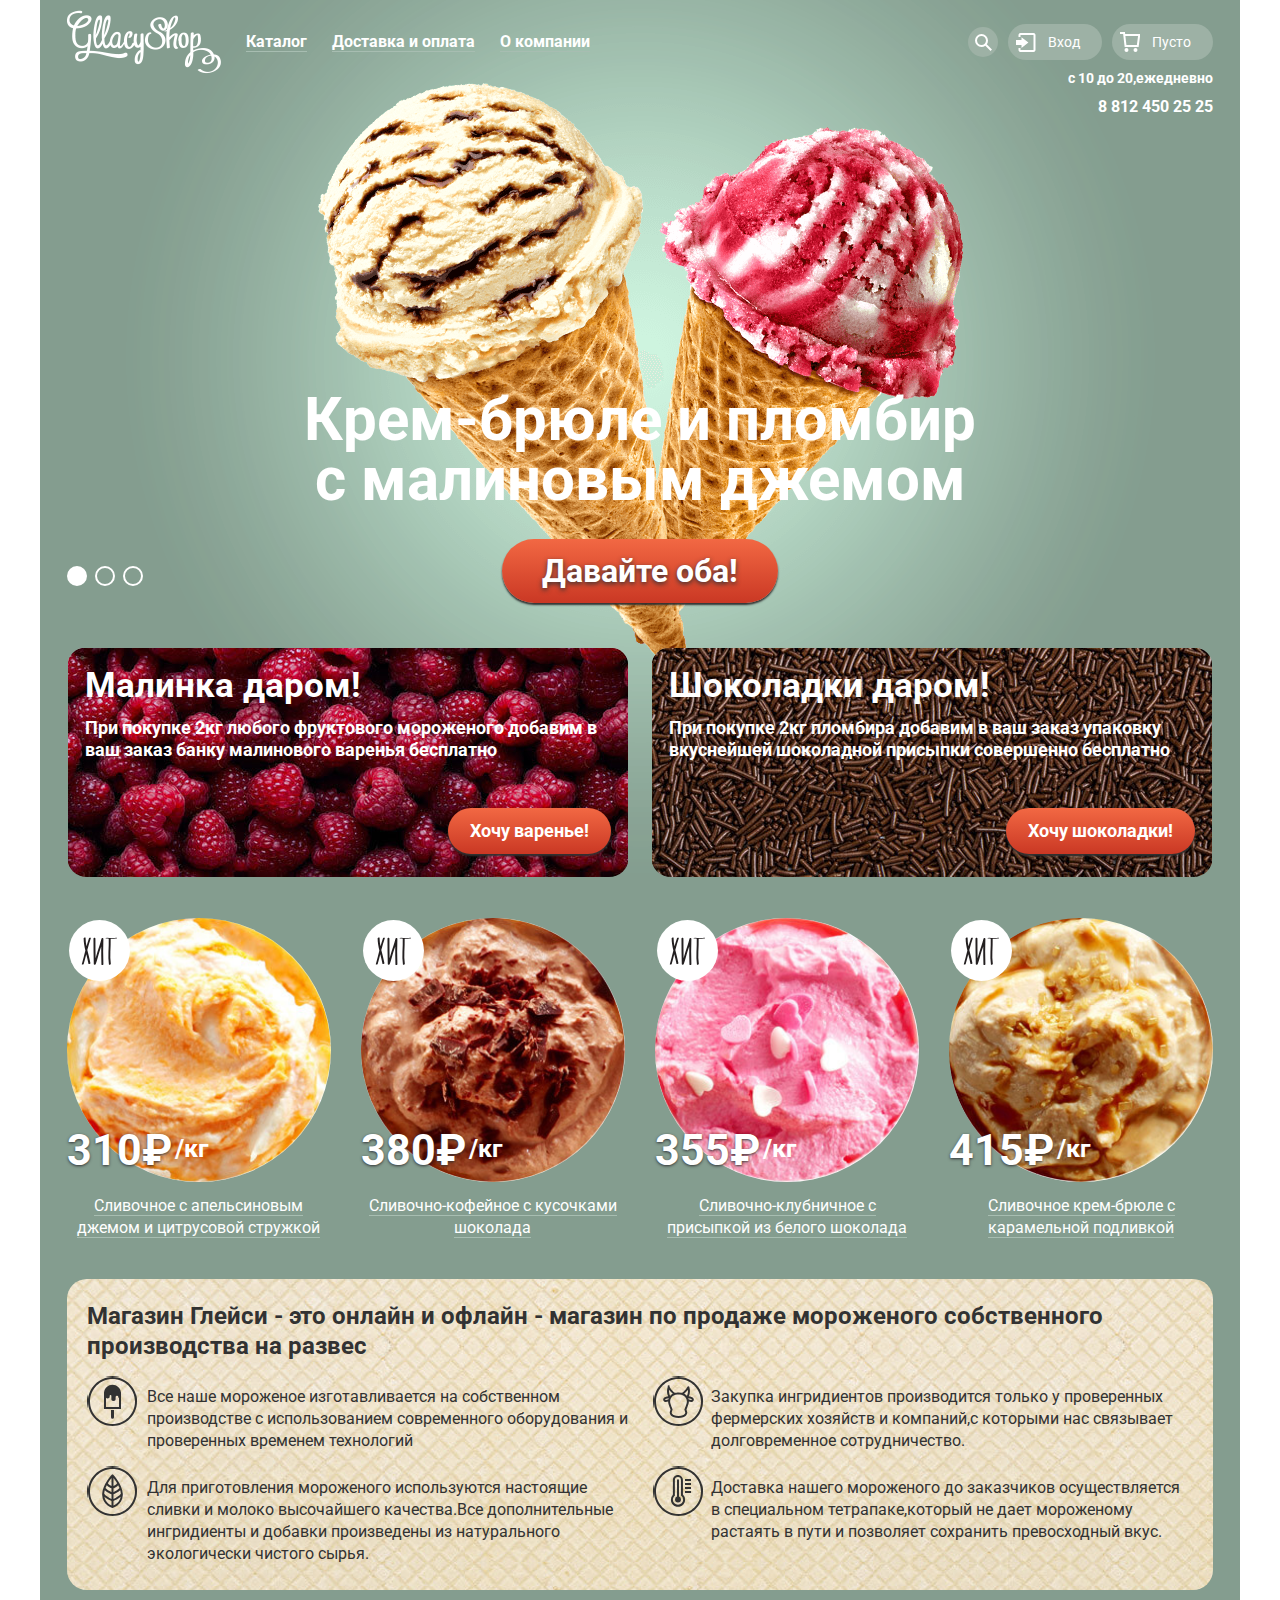
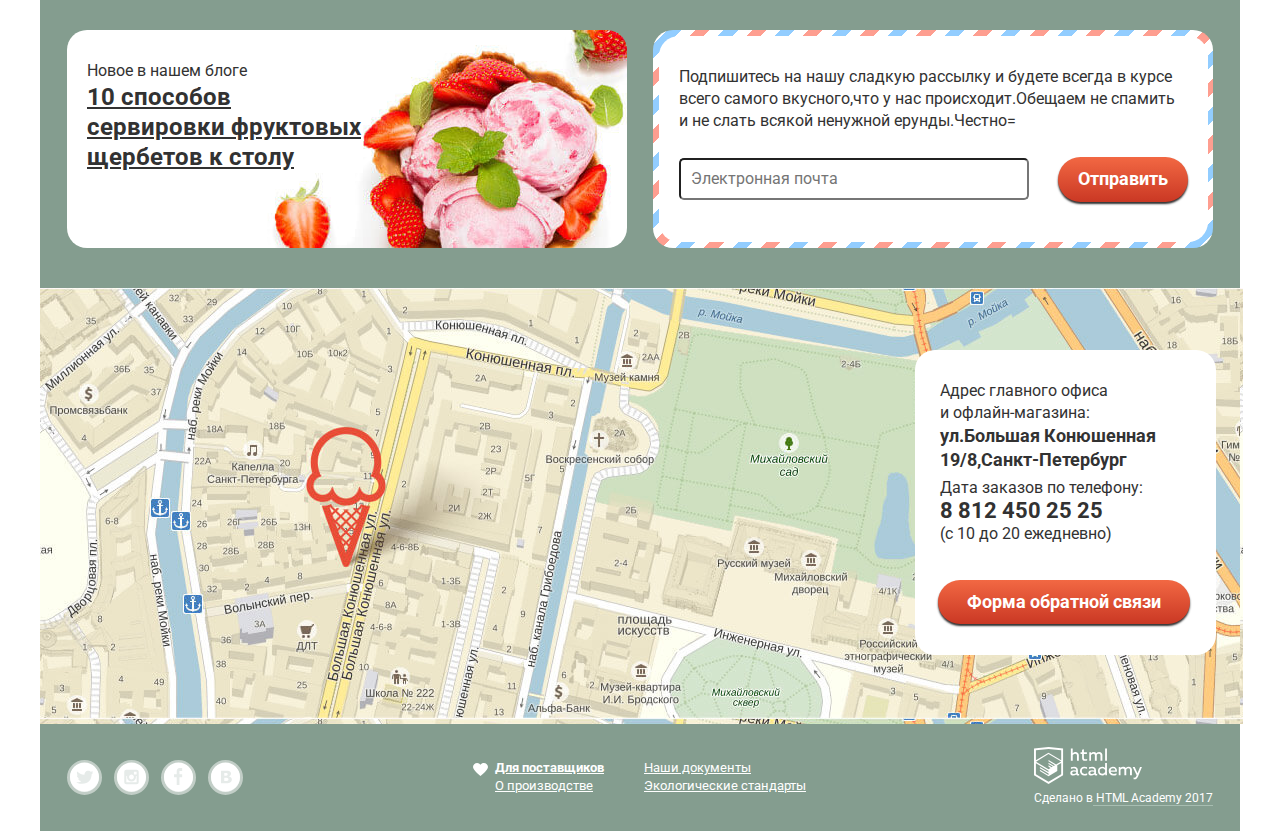
==== commit 7c682cd6: "Конечная версия" ====
--- a/index.html
+++ b/index.html
@@ -8,12 +8,12 @@
 <link rel="stylesheet" href="css/style.css">
   </head>
   <body>
-
-<input class="visually-hidden" type="radio" id="product-1" name="toggle" checked>
+    <input class="visually-hidden" type="radio" id="product-1" name="toggle" checked>
     <input class="visually-hidden" type="radio" id="product-2" name="toggle">
     <input class="visually-hidden" type="radio" id="product-3" name="toggle">
+
 <div class="site-wrapper">
-
+<div class="overlay"></div>
       <header class="main-header ">
            <div class="header-container">
 
@@ -85,7 +85,7 @@
 
         <div class="header-contacts">
                       <p class="time-work">с 10 до 20,ежедневно</p>
-								      <a href="tel:+7(812)4502525" class="phone" aria-label="Номер телефона">8 812 450 25 25</a>
+								      <a href="tel:+7(812)4502525"  aria-label="Номер телефона">8 812 450 25 25</a>
         </div>
 
     </header>
@@ -252,11 +252,11 @@
         </div>
 
         <section class="map">
-          <div>
+
   						<h3 class="visually-hidden"> Карта</h3>
-<iframe src="https://www.google.com/maps/embed?pb=!1m18!1m12!1m3!1d1998.6009493701051!2d30.32083355079417!3d59.93876356896275!2m3!1f0!2f0!3f0!3m2!1i1024!2i768!4f13.1!3m3!1m2!1s0x4696310fc9ddd7b5%3A0x3b5582a5342a4e47!2z0JPQvdC10LfQtNC-!5e0!3m2!1sru!2sru!4v1530521736199" width="100%" height="450" frameborder="0" style="border:0" allowfullscreen></iframe>
-
-          </div>
+<iframe src="https://www.google.com/maps/embed?pb=!1m18!1m12!1m3!1d1998.6009493701051!2d30.32083355079417!3d59.93876356896275!2m3!1f0!2f0!3f0!3m2!1i1024!2i768!4f13.1!3m3!1m2!1s0x4696310fc9ddd7b5%3A0x3b5582a5342a4e47!2z0JPQvdC10LfQtNC-!5e0!3m2!1sru!2sru!4v1530521736199" width="100%" height="430" frameborder="0" style="border:0" allowfullscreen></iframe>
+
+
                 <div class="contacts">
                     <p>Адрес главного офиса<br>
                       и офлайн-магазина:<br>
@@ -326,9 +326,7 @@
 </div>
 
 
-    <script src="js/login.js"></script>
-    <script src="js/seach.js"></script>
-    <script src="js/feedback.js"></script>
+    <script src="js/script.js"></script>
 
    </body>
 </html>
--- a/css/style.css
+++ b/css/style.css
@@ -23,24 +23,23 @@
 .site-wrapper {
   max-width:1200px;
   margin: 0 auto;
-  padding: 0 27px;       outline: 2px solid #fff000;
+  padding: 0 27px;
   min-width: 900px;
   background-color: #849d8f;
   background-image: url("img/ice-cream.png");
   background-repeat: no-repeat;
   background-position: top center;
+  position: relative;
 
   transition: background-image 0.5s ease, background-color 0.5s ease;
-
-}
-.container {
-  width: 100%;
-}
-
+}
 .main-header {
+  margin: 0;
+  padding: 0;
+  padding-top: 10px;
   background-color: transparent;
   z-index: 1;
-  margin-bottom: -65px;
+  margin-bottom: -75px;
   width: 100%;
   display: flex;
   justify-content: space-between;
@@ -53,8 +52,9 @@
   justify-content: space-between;
   align-items: center;
   position: relative;
-}
-
+  padding-top: 10px;
+  margin-bottom: -5px;
+}
 .main-header-logo {
   width: 154px;
   height: 64px;
@@ -63,7 +63,7 @@
 .modal-basket{
   display: none;
 }
-  a {
+a {
   display: block;
   text-decoration: none;
   color: #ffffff;
@@ -76,21 +76,20 @@
 .site-navigation>li>a {
   border-radius: 30px;
 }
-    .main-header span,
-    .main-header-catalog span,
-    p span,
-  .footer-logo span {
-      border-bottom: 1px solid #a7bdb1;
-       }
-  .footer-logo a:hover span {
-      border-bottom: 1px solid #f48468;
+.main-header span,
+.main-header-catalog span,
+p span,
+.footer-logo span {
+   border-bottom: 1px solid #a7bdb1;
+}
+.footer-logo a:hover span {
+   border-bottom: 1px solid #f48468;
+}
+.footer-logo a {
+   font-size: 12px;
+   line-height: 18px;
+   font-weight: normal;
           }
-          .footer-logo a {
-            font-size: 12px;
-  line-height: 18px;
-            font-weight: normal;
-          }
-
 .catalog-active {
   text-decoration: none;
 }
@@ -100,7 +99,6 @@
   list-style: none;
   margin: 0;
   padding: 0;
-
 }
 .main-navigation a:hover {
 	color: #000;
@@ -109,7 +107,6 @@
 .main-navigation a:hover>span {
   border: none;
 }
-
 .site-navigation a:active {
 	color: #fff;
 	background-color:#d07058;
@@ -139,9 +136,7 @@
 	color: #323232;
   background-color: #fff;
   box-shadow: 0 20px 20px #57655d;
-
- }
-
+}
 .submenu a:visited; {
 	background-color: #d07058 ;
   color: #ffffff;
@@ -164,14 +159,12 @@
 
 .main-navigation .button,
 .navigation-buttons .button {
-
   font-size: 14px;
   line-height: 20px;
   font-weight: normal;
   text-align: center;
   color: #ffffff;
   vertical-align: middle;
-
   border: none;
   border-radius:30px;
   position: relative;
@@ -188,14 +181,13 @@
   background-repeat:  no-repeat;
   background-position:  center;
   position: relative;
-
 }
 .modal-close-login {
-  width: 96px;
-  height: 35px;
-  position: absolute;
-  top: -46px;
-  left: 120px;
+   width: 96px;
+   height: 35px;
+   position: absolute;
+   top: -38px;
+   left: 120px;
    background-image: url(../img/entrance.svg);
    background-repeat: no-repeat;
    background-position: 10px;
@@ -210,9 +202,7 @@
 }
 .seach:hover + .modal-seach {
   display: block;
-
-}
-
+}
 .login::before {
   content:"";
   width: 20px;
@@ -222,7 +212,6 @@
   background-position:  center;
   position: absolute;
   left:8px;
-
 }
 .login:hover::before {
   background-image: url(../img/entrance.svg);
@@ -239,7 +228,6 @@
   position: absolute;
   left:8px;
 }
-
 .basket-catalog::before {
   content:"";
   width: 20px;
@@ -253,12 +241,6 @@
 .navigation-buttons .basket-catalog:hover + .modal-basket {
   display: block;
 }
-/*
-.basket-main:hover::before {
-  background-image: url(../img/basket-red.svg);
-  position: absolute;
-  left: 8px;
-}*/
 .navigation-buttons .login,
 .navigation-buttons .basket-main,
 .navigation-buttons .basket-catalog {
@@ -275,34 +257,46 @@
   background-color: #ffffff;
   color: #323232;
 }
-
 .time-work {
 	 font-size: 14px;
    line-height: 16px;
 }
+ .contacts .phone {
+   font-size: 22px;
+   line-height: 24px;
+    color:   #323232;
+  	font-weight: bold;
+    margin: 0;
+    padding: 0;
+}
 .phone {
-	 font-size: 22px;
-   line-height: 24px;
+  font-size: 22px;
+  line-height: 24px;
+  margin: 0;
+  padding: 0;
 }
 .modal a {
 	 font-size: 13px;
    line-height: 24px;
 	 color: #323232;
    font-weight:normal;
-
-}
-
+}
 .container .button,
 .modal .button {
 	 font-size: 18px;
    line-height: 24px;
 	 color: #fff;
 	 font-weight: bold;
-	 background-color: #f16742;
-   background-image: linear-gradient(to top,#e74a35,#f26843);
+   background-image: linear-gradient(to top,#ca3824,#f26843);
 	 border:none;
    box-shadow: 0 2px 2px #323232;
    border-radius:30px;
+   outline: none;
+   cursor: pointer;
+}
+.container .button:hover,
+.modal .button:hover {
+  background-image: linear-gradient(to top,#e74a35,#f26843);
 }
 .modal-feedback .button {
   width: 137px;
@@ -310,14 +304,11 @@
   position: absolute;
   right: 30px;
 }
-
-
-.modal .button:hover {
-  background-color:#f48468;
-  color: #ffffff;
-  cursor: pointer;
-}
-
+.container .button:active,
+.modal .button:active{
+  background-image: linear-gradient(to bottom, #e74a35,#f26843);
+  box-shadow: inset 0 2px 2px rgba(172, 16, 0, 1);
+}
 .catalog-active a {
 	padding: 10px;
 	font-size: 16px;
@@ -326,24 +317,18 @@
   background-color: #f16742;
   text-decoration: none;
 }
-
 .caption .button:hover {
   color: #ffffff;
-  background-image: linear-gradient(to bottom,#f48568,#ec6f5e);
-  box-shadow: 0 2px 2px #323232;
-}
-.caption .button:active {
-  box-shadow:inset 0 2px 2px #323232;
-  background-image: linear-gradient(to top,#e74a35,#f26843);
-}
-
+}
 .present-list {
+    width: 100%;
+}
+.catalog-list {
     width: 100%;
 }
 .present-list h3 {
 	 font-size: 35px;
    line-height: 41px;
-
 }
 .present-list p {
 	 font-size: 18px;
@@ -362,18 +347,10 @@
   background-image: url(../img/chocolate.jpg);
   background-repeat: no-repeat;
   background-position: center;
-
-}
-.present-item .button:hover {
-  background-color:#f48468;
-}
-.catalog-list {
-    width: 100%;
 }
 .catalog-list p {
 	font-weight:normal;
 }
-
 .info {
   font-size: 16px;
   line-height: 22px;
@@ -390,9 +367,9 @@
   margin-bottom: 40px;
 }
 .info .about-shop  {
-padding: 0;
-margin: 0;
-padding-bottom: 25px;
+  padding: 0;
+  margin: 0;
+  padding-bottom: 25px;
 }
 .info .container {
   margin: 0;
@@ -463,16 +440,15 @@
 }
 .info .about-shop,
 .blog a {
-	  font-size: 24px;
-    line-height: 30px;
-    color: #323232;
-    font-weight: bold;
+	font-size: 24px;
+  line-height: 30px;
+  color: #323232;
+  font-weight: bold;
 }
 .blog a {
   width: 285px;
 	text-decoration: underline;
 }
-
 .catalog-list,
 .present-list {
      list-style: none;
@@ -491,12 +467,11 @@
   margin: 0;
   background-color: #fff;
   background-image: url(../img/strawberry.jpg);
-  background-repeat:  repeat;
-  background-position:  center;
+  background-repeat:  no-repeat;
+  background-position:center;
   color:#323232;
   font-weight:normal;
 }
-
 .blog-message {
     width: 100%;
     margin-bottom: 40px;
@@ -506,7 +481,6 @@
 .navigation-buttons .button {
   background-color: #9db1a5;
 }
-
 .contacts {
   padding: 30px 25px;
   margin-right: 27px;
@@ -543,15 +517,14 @@
     font-weight:normal;
 }
 .button-apply {
-  width: 145px;
-  height: 40px;
+  padding: 0 28px;
+  height: 35px;
   border: 2px solid #fff;
   background-color: #9cb0a4;
   color: #ffffff;
-  font-size: 16px;
-  line-height: 18px;
+
   border-radius: 30px;
-  margin-top: 18px;
+  margin-top: 32px;
 }
 .button-apply:hover {
   background-color: #ffffff;
@@ -600,11 +573,6 @@
  right: 0;
  top: -5px;
 }
-.slides {
-   border-radius: 50%;
-}
-
-
 .container a:hover,
 .main-footer a:hover,
 .modal a:hover,
@@ -625,11 +593,16 @@
 .bold-top-ice,
 .top-price-ice,
 .variety {
-  padding: 7px 18px;
-  padding-left: 8px;
+  padding: 5px 15px;
   background-color: #9db1a5;
   color: #ffffff;
   border-radius:30px;
+  margin-bottom: 7px;
+  padding-left: 0;
+}
+
+.bold-top-ice {
+  padding-left: 0;
 }
 .top-ice:hover {
   color:  #323232;
@@ -656,7 +629,6 @@
   border: 1px solid  #d3d3d2;
   padding: 10px;
 }
-
 .modal-login {
   width: 280px;
   height: 200px;
@@ -698,16 +670,12 @@
   display:none;
   height: 440px;
   width: 480px;
-  position: absolute;
+  position: fixed;
+  top: 500px;
   left: 50%;
   margin: -225px;
   z-index: 10;
-
-}
-
-.feedback:hover + .modal-feedback /{
-  display: block;
-  }
+}
 .modal-feedback input,
 .modal-feedback textarea {
    border: 1px solid  #9db1a5;
@@ -718,15 +686,13 @@
 .modal-feedback textarea {
 	width: 430px;
   box-sizing: border-box;
-
-}
- .feedback {
-  width: 240px;
-  height: 45px;
-  position: absolute;
-  right: 57px;
+}
+.feedback {
+  padding: 10px 29px;
+  position: absolute;
+  right: 53px;
   bottom: 100px;
-  margin: auto;;
+  margin: auto;
 
 }
 .modal-feedback b {
@@ -737,20 +703,6 @@
 .modal-feedback p {
 	margin-left:0;
 }
-/*
-.modal-close-seach {
-  width: 30px;
-  height: 30px;
-  position: absolute;
-  top: -53px;
-  left: 270px;
-   background-image: url(../img/Лупа3.png);
-   background-repeat: no-repeat;
-   background-position: center;
-   background-color: #fff;
-   border-radius: 50%;
-   border: none;
-}*/
 .modal-basket {
   width: 540px;
   background-color: #f8f7f4;
@@ -784,29 +736,7 @@
 .caption {
   position: relative;
 }
-.caption img {
-  width: 1146px;
-  margin-left: -40px;
-  margin-right: 40px;
-}
-.caption h2,
-.caption .button {
-  position: absolute;
-  margin: 0;
-  padding: 0;
-}
-.slide-1 h2,
-.slide-2 h2 ,
-.slide-3 h2  {
-  left:240px;
-  top:390px;
-}
-
-.button-slides {
-  position: absolute;
-  left:0;
-  top: 550px;
-}
+
 .present-item {
   position: relative;
   margin-bottom: 30px;
@@ -836,7 +766,6 @@
   position: relative;
   margin-right: 26px;
   width: 23%;
-
 }
 .catalog-list-all .item {
   margin-bottom: 40px;
@@ -864,7 +793,6 @@
   left: 108px;
   font-size: 25px;
   top: 220px;
-
 }
 .price-item {
 	 font-size: 43px;
@@ -872,13 +800,8 @@
    text-shadow: 0 1px 3px #313235;
    z-index: 2;
    left: 0;
-   top: 204px;
-}
-
-.modal-show {
-  display: block;
-}
-/* ----- Сеточные стили ----- */
+   top: 210px;
+}
 .catalog-list .item:last-child {
   margin-right: 0;
 }
@@ -891,38 +814,29 @@
 }
 .site-navigation {
   display: flex;
-
 }
 .site-navigation a {
   padding: 10px;
   margin-right: 5px;
 }
-
 .header-contacts {
   position: absolute;
   right: 0;
-  top: 60px;
+  top: 70px;
   width: 165px;
   text-align: right;
   z-index: 1;
+}
+.header-contacts p {
+  margin: 0;
+  padding: 0;
+  margin-bottom: 10px;
 }
 .ice-cream-slides h2 {
 	 font-size: 60px;
    line-height: 60px;
    width: 670px;
 }
-
-.slide-1,
-.slide-2,
-.slide-3 {
-  position: relative;
- height: 630px;
- margin: 0;
-}
-.slide-2,
-.slide-3 {
-  display: none;
-}
 .present-item img {
   border-radius: 20px;
 }
@@ -931,11 +845,11 @@
   width: 100%
 }
 .catalog {
-  margin-bottom: 35px;
+  margin-bottom: 40px;
+  margin-top: -5px;
 }
 .present-list,
 .catalog-list {
-
   padding: 0;
   display: flex;
  justify-content: space-between;
@@ -943,8 +857,6 @@
 .present-item .button {
  padding: 11px 22px;
 }
-
-
 textarea {
   height: 150px;
   width: 425px;
@@ -952,9 +864,7 @@
 textarea,
 input {
   border-radius: 5px;
-
-}
-
+}
 .post {
  width: 49%;
  height: auto;
@@ -967,12 +877,11 @@
   margin-left:26px;
   padding: 0;
  }
-
 .message {
   font-size: 16px;
   line-height: 22px;
   width:98%;
-  padding: 25px;
+  padding: 20px;
   padding-bottom: 40px;
   padding-top: 30px;
   background-color: #ffffff;
@@ -980,7 +889,7 @@
   color: #323232;
   box-sizing: border-box;
   font-weight:normal;
-margin: 6px;
+  margin: 6px;
   z-index: 1;
 }
 .message p {
@@ -1001,76 +910,91 @@
   width: 350px;
   box-sizing: border-box;
 }
-
 .map {
   width: 105%;
   position: relative;
   margin-left:-27px;
-}
-
-.contacts .phone {
-    color:   #323232;
-  	font-weight: bold;
-}
+  background-image: url(../img/carta.jpg);
+}
+
 .contacts .button {
   width: 253px;
   height: 47px;
 }
-
 .contacts p {
   margin: 0;
-  margin-bottom: 20px;
+  margin-bottom: 5px;
 }
 .main-footer ,
 .documents {
   display: flex;
   justify-content: space-between;
   align-items: center;
-
+}
+.main-footer {
+
+  padding: 20px 0;
 }
 .catalog-buttons {
-  margin-top: 35px;
+  margin-top: 50px;
   margin-left:970px;
-  margin-bottom: 30px;
+  margin-bottom: 25px;
+}
+.catalog-buttons .buttons:hover {
+  background-color: #9db1a5;
+}
+.catalog-buttons .buttons:active,
+.active {
+  background-color: #fff;
+  color: #000;
 }
 .filter {
-margin-right: 15px;
-margin-bottom: 15px;
+  margin-right: 15px;
 }
 .field {
   display: flex;
   flex-wrap: wrap;
-  outline: 1px solid pink;
-  margin-bottom: 25px;
-  font-size: 16px;
-  line-height: 18px;
+
+  margin-bottom: 20px;
   font-weight: normal;
-
-}
-.field label {
+}
+.label {
+  display: block;
   margin-left: 15px;
-}
-
+  margin-bottom: 10px;
+}
 .breadcrumbs li {
   display:inline-block;
   margin-right: 5px;
-
+}
+.catalog-content {
+  margin: 0;
+  padding: 0;
+}
+.ice-cream {
+  font-size: 35px;
+  line-height: 41px;
+  margin: 0;
+  padding: 0;
+  margin-bottom: 30px;
 }
 .catalog-list-all {
   width: 100%;
   display: flex;
+  justify-content: space-between;
   flex-wrap: wrap;
   padding: 0;
   margin: 0;
-  outline: 2px solid blue;
+
   list-style: none;
   position: relative;
-
 }
 .catalog-list-all .item {
   width:23%;
   margin-right:26px;
-
+}
+.catalog-list-all .item:nth-child(4n) {
+  margin-right: 0;
 }
 .catalog-list .item img,
 .catalog-list-all .item img {
@@ -1081,6 +1005,7 @@
 	text-align: center;
   margin: 0;
   margin-top: 7px;
+  font-weight: normal;
 }
 .catalog-list-all .item .button,
 .catalog-list .item .button {
@@ -1089,7 +1014,6 @@
 	display: none;
   margin: 20px auto;
 }
-
 .catalog-list-all .item:hover,
 .catalog-list .item:hover {
 	background-color:#9cb0a4;
@@ -1103,10 +1027,6 @@
 .catalog-list-all .item:hover > .button,
 .catalog-list .item:hover > .button {
 	display: block;
-
-	}
-.catalog-list-all .item:nth-child(4n) {
-  margin-right: 0;
 }
 .social-button {
   width: 35px;
@@ -1127,7 +1047,6 @@
   width: 190px;
   margin-left: -40px;
   margin-right: 10px;
-
 }
 .social-button {
   margin-right: 12px;
@@ -1151,19 +1070,20 @@
 .filter select {
   background-color: #9db1a5;
   border-radius: 20px;
+  padding: 5px 15px;
 }
 .variety input {
   display: none;
 }
 .variety label::before {
   content: "";
-  width: 25px;
-  height: 25px;
+  width: 24px;
+  height: 24px;
  background-image: url(../img/checkbox-off.svg);
  background-repeat: no-repeat;
  display: inline-block;
   vertical-align: middle;
-  margin-right: 10px;
+  margin-right: 13px;
   margin-left: 15px;
 }
 .variety input:checked+label::before {
@@ -1182,8 +1102,8 @@
   display: inline-block;
   vertical-align: middle;
   margin: 0;
-  margin-left: 10px;
-  margin-right: 20px;
+  margin-right: 10px;
+  margin-left: 20px;
   background-image: url(../img/radio-off.svg);
 }
 .bold-top-ice input:checked+label::before {
@@ -1191,10 +1111,10 @@
 }
 .top-ice-price {
   width: 218px;
-  height: 40px;
+  background-color:#aabcb2;
   border-radius: 30px;
-  background-color: #aabcb2;
-  padding: 5px;
+  border: 4px solid #aabcb2;
+  padding-bottom: 5px;
   padding-left: 25px;
 
 }
@@ -1203,7 +1123,6 @@
   width: 100px;
   height: 3px;
   outline: none;
-
 }
 .range::-webkit-slider-thumb {
     -webkit-appearance:none;
@@ -1216,43 +1135,36 @@
 .range:last-child {
   margin-left: -35px;
 }
-
-
-
-
-  .caption {
-  position: relative;
-
+.caption {
+  position: relative;
   padding-top: 521px;
-
   text-align: center;
   color: #ffffff;
 }
 .ice-cream-slides {
   margin: 0;
   padding: 0;
-
   list-style: none;
 }
 .slide-title {
   width: 700px;
   margin: 0 auto;
   margin-bottom: 127px;
-
   margin-top: -130px;
-
   font-size: 60px;
   line-height: 60px;
   font-weight: bold;
 }
 .caption .button {
+  position: absolute;
+  margin: 0;
+  padding: 0;
+  padding: 2px 40px;
    font-size: 32px;
    line-height: 60px;
    border-radius:50px;
-   left:425px;
+   left:435px;
    top: 540px;
-   width: 277px;
-   height: 65px;
    text-shadow:0 2px 5px #323232;
 }
 .slide-button {
@@ -1273,15 +1185,12 @@
   border-radius: 50px;
   box-shadow: 0 2px 2px rgba(172, 16, 0, 0.64);
   border: none;
-
   cursor: pointer;
 }
 .slide-button:hover {
   background: linear-gradient(to bottom, #f58669 0%, #ec6f5e 100%);
   box-shadow: 0 2px 2px rgba(172, 16, 0, 1);
-
-}
-
+}
 .slide-button:active {
   background: linear-gradient(to bottom, #d84732 0%, #e1613e 100%);
   box-shadow: inset 0 2px 2px rgba(172, 16, 0, 1);
@@ -1291,25 +1200,23 @@
   width: 20px;
   height: 20px;
   margin-right: 8px;
-
-
-
   background-color: transparent;
   border: 2px solid #ffffff;
   border-radius: 50%;
   cursor: pointer;
 }
+.slider-controls label:hover {
+  background-color: #b2c1b7;
+}
 .slider-controls {
   position: absolute;
   bottom: -70px;
   left: 0;
-  z-index: 20;
-
+  z-index: 8;
   font-size: 0;
 }
 .visually-hidden {
   position: absolute;
-
   width: 1px;
   height: 1px;
 
@@ -1342,15 +1249,12 @@
   background-color: #9d8b84;
   background-image: url(../img/ice-cream%20slid3.png);
 }
-
-
 .site-wrapper::before,
 .site-wrapper::after {
   content: "";
 
   visibility: hidden;
 }
-
 .site-wrapper::before {
   background-image: url("img/slider-item2.png");
 }
@@ -1367,4 +1271,25 @@
 #product-3:checked ~ .site-wrapper .navigation-buttons .button {
   background-color: #b1a29d;
 }
-
+@keyframes bounce {
+  0% {
+    transform: translateY(0);
+  }
+ 100% {
+    transform: translateY(1600px);
+  }
+}
+.up {
+  animation:bounce 2s forwards;
+}
+.overlay {
+  background-color: rgba(0,0,0,0.6);
+  width: 100%;
+  height: 100%;
+  position: absolute;
+  z-index: 9;
+  display: none;
+}
+.modal-show {
+  display: block;
+}
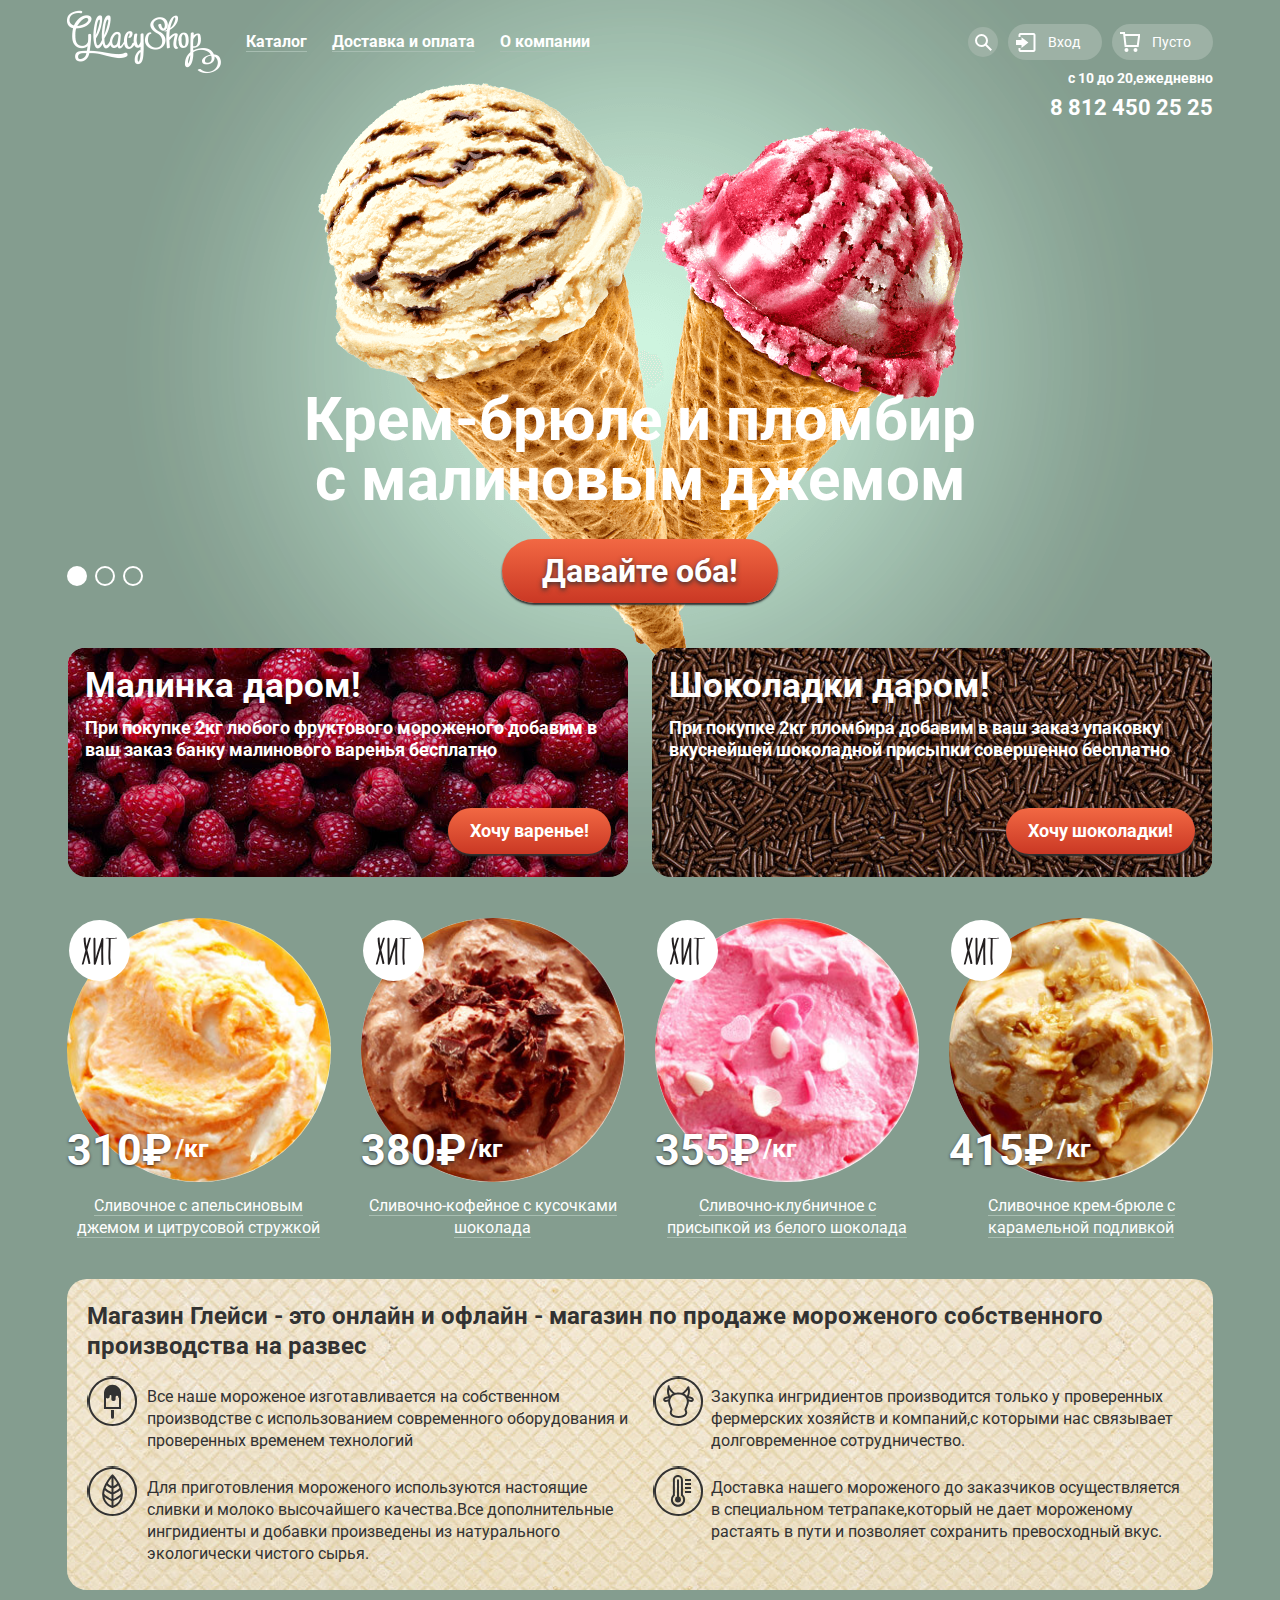
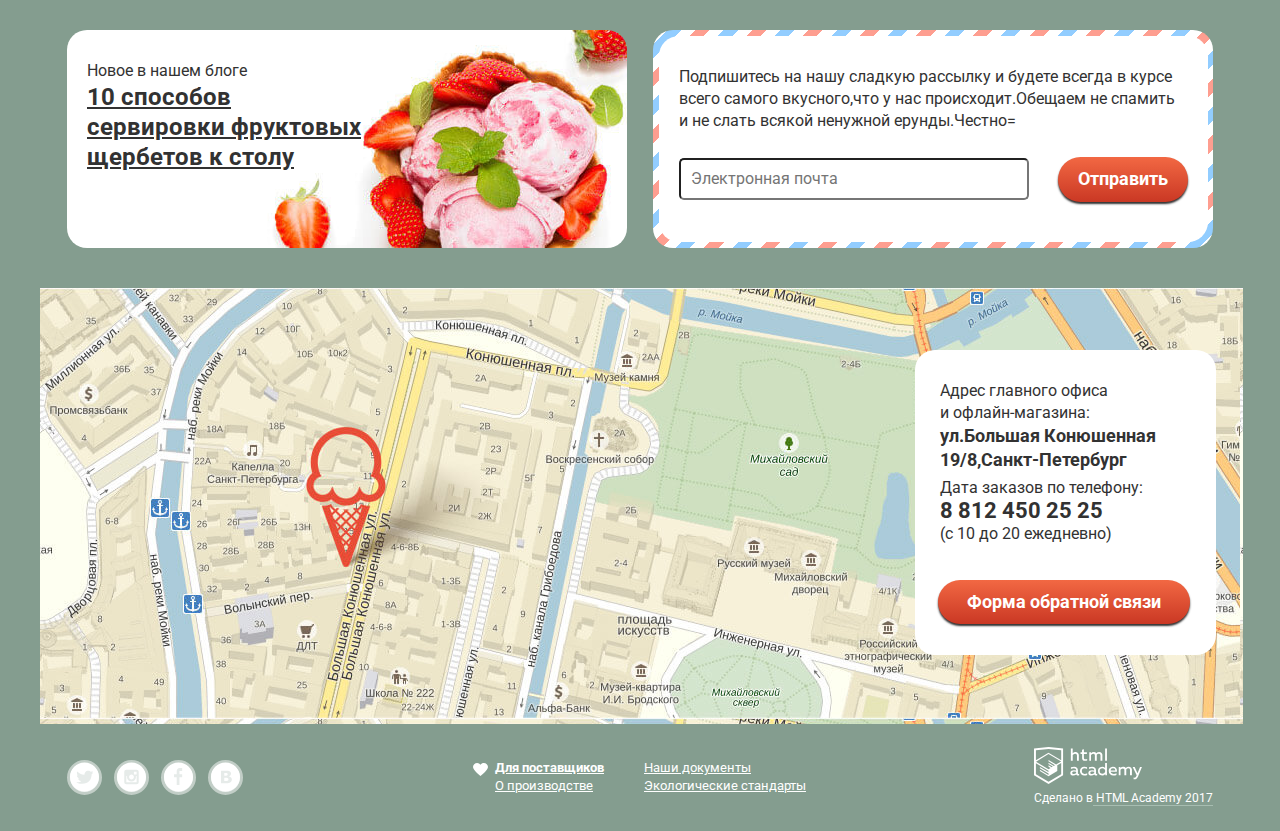
==== commit e0c1b9e7: "Итоговая правка" ====
--- a/index.html
+++ b/index.html
@@ -85,7 +85,7 @@
 
         <div class="header-contacts">
                       <p class="time-work">с 10 до 20,ежедневно</p>
-								      <a href="tel:+7(812)4502525"  aria-label="Номер телефона">8 812 450 25 25</a>
+								      <a href="tel:+7(812)4502525" class="phone" aria-label="Номер телефона">8 812 450 25 25</a>
         </div>
 
     </header>
@@ -106,21 +106,21 @@
               <h3 class="slide-title">
                 Крем-брюле и пломбир с малиновым джемом
               </h3>
-              <a class="button slide-button" href="#">Давайте оба!</a>
+              <a class="button slide-button" href="#" aria-label="заказ мороженого из рекламного слайда">Давайте оба!</a>
             </li>
 
              <li class="slider-item slide" id="slide2">
               <h3 class="slide-title">
                 Шоколадный пломбир и лимонный сорбет
               </h3>
-              <a class="button slide-button" href="#">Давайте оба!</a>
+              <a class="button slide-button" href="#" aria-label="заказ мороженого из рекламного слайда">Давайте оба!</a>
             </li>
 
               <li class="slider-item slide" id="slide3">
               <h3 class="slide-title">
                 Пломбир с помадкой и клубничный щербет
               </h3>
-              <a class="button slide-button" href="#">Давайте оба!</a>
+              <a class="button slide-button" href="#" aria-label="заказ мороженого из рекламного слайда">Давайте оба!</a>
             </li>
 
             </ul>
@@ -230,7 +230,7 @@
           <article class="blog">
 						<h3 class="visually-hidden">Интересное</h3>
               <span>Новое в нашем блоге</span>
-              <a class="recipes" href="">10 способов сервировки фруктовых щербетов к столу</a>
+              <a class="recipes" href="#" aria-label="ссылка на рецепты">10 способов сервировки фруктовых щербетов к столу</a>
           </article>
 <div class="post">
           <section class="message">
--- a/css/style.css
+++ b/css/style.css
@@ -15,6 +15,7 @@
   line-height: 22px;
   font-weight:bold;
   color: #ffffff;
+  background-color: #849d8f;
 }
 img {
   max-width: 100%;
@@ -60,8 +61,55 @@
   height: 64px;
   margin-right: 15px;
 }
-.modal-basket{
+.modal-basket {
   display: none;
+}
+.modal-basket {
+  padding: 20px;
+  padding-left: 0;
+}
+
+.basket img {
+  border-radius: 50%;
+}
+
+td:nth-child(2) {
+  width: 50px;
+}
+  td:last-child {
+  width: 70px;
+}
+.basket .img {
+  width: 20px;
+}
+.basket .img::before {
+  content: "";
+  background-image: url(../img/cross-small.svg);
+  background-repeat: no-repeat;
+  background-position: center;
+  width: 11px;
+  height: 11px;
+  display: block;
+ }
+.basket .one {
+  background-image: url(../img/1.jpg);
+  background-repeat: no-repeat;
+  background-position: center;
+  background-size:70%;
+}
+.basket .two {
+  background-image: url(../img/3.jpg);
+  background-repeat: no-repeat;
+  background-position: center;
+  background-size:70%;
+}
+.basket .title {
+  width: 220px;
+}
+
+.basket td:nth-child(4) {
+  width: 120px;
+  text-align: center;
 }
 a {
   display: block;
@@ -291,7 +339,6 @@
 	 border:none;
    box-shadow: 0 2px 2px #323232;
    border-radius:30px;
-   outline: none;
    cursor: pointer;
 }
 .container .button:hover,
@@ -711,7 +758,6 @@
   line-height: 16px;
   font-weight: normal;
   border-radius:5px;
-  padding: 20px;
   position: absolute;
   right: 40px;
   top: 70px;
@@ -724,14 +770,16 @@
   border-top: 1px solid   #9db1a5;
   font-size: 15px;
   line-height: 18px;
-}
-.modal-basket table {
-    border-collapse: collapse;
-}
+  text-align: right;
+}
+.modal-basket td {
+
+  padding-left: 20px;
+}
+
 .modal-basket .button {
-  width: 170px;
-  height: 40px;
-  margin-left: 340px;
+  padding: 8px 10px;
+  margin-left: 355px;
 }
 .caption {
   position: relative;
@@ -1086,6 +1134,10 @@
   margin-right: 13px;
   margin-left: 15px;
 }
+.variety label:hover::before{
+  background-color:#b2c1b7;
+
+}
 .variety input:checked+label::before {
     background-image: url(../img/checkbox-on.svg);
 }
@@ -1105,6 +1157,10 @@
   margin-right: 10px;
   margin-left: 20px;
   background-image: url(../img/radio-off.svg);
+}
+.bold-top-ice label:hover::before {
+  background-color:#b2c1b7;
+  border-radius: 50%;
 }
 .bold-top-ice input:checked+label::before {
   background-image: url(../img/radio-on.svg);
@@ -1122,7 +1178,6 @@
   -webkit-appearance:none;
   width: 100px;
   height: 3px;
-  outline: none;
 }
 .range::-webkit-slider-thumb {
     -webkit-appearance:none;
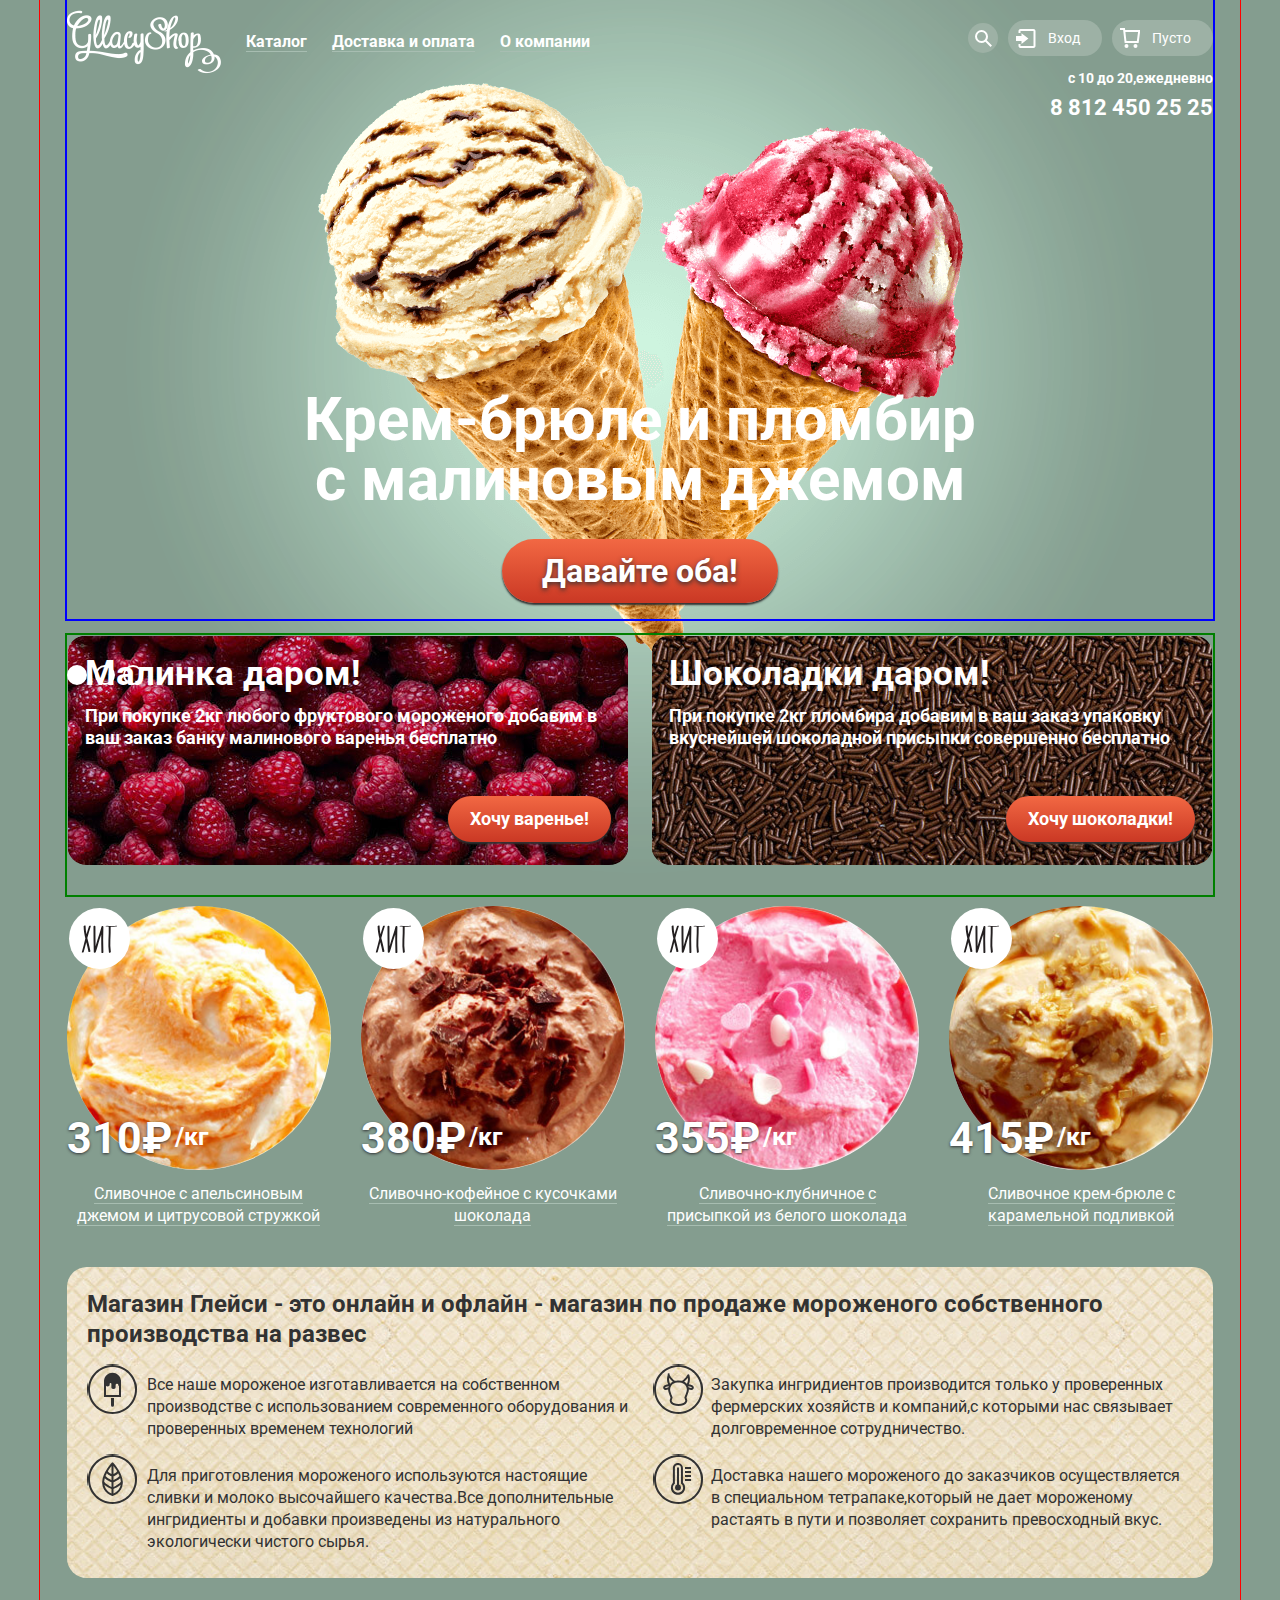
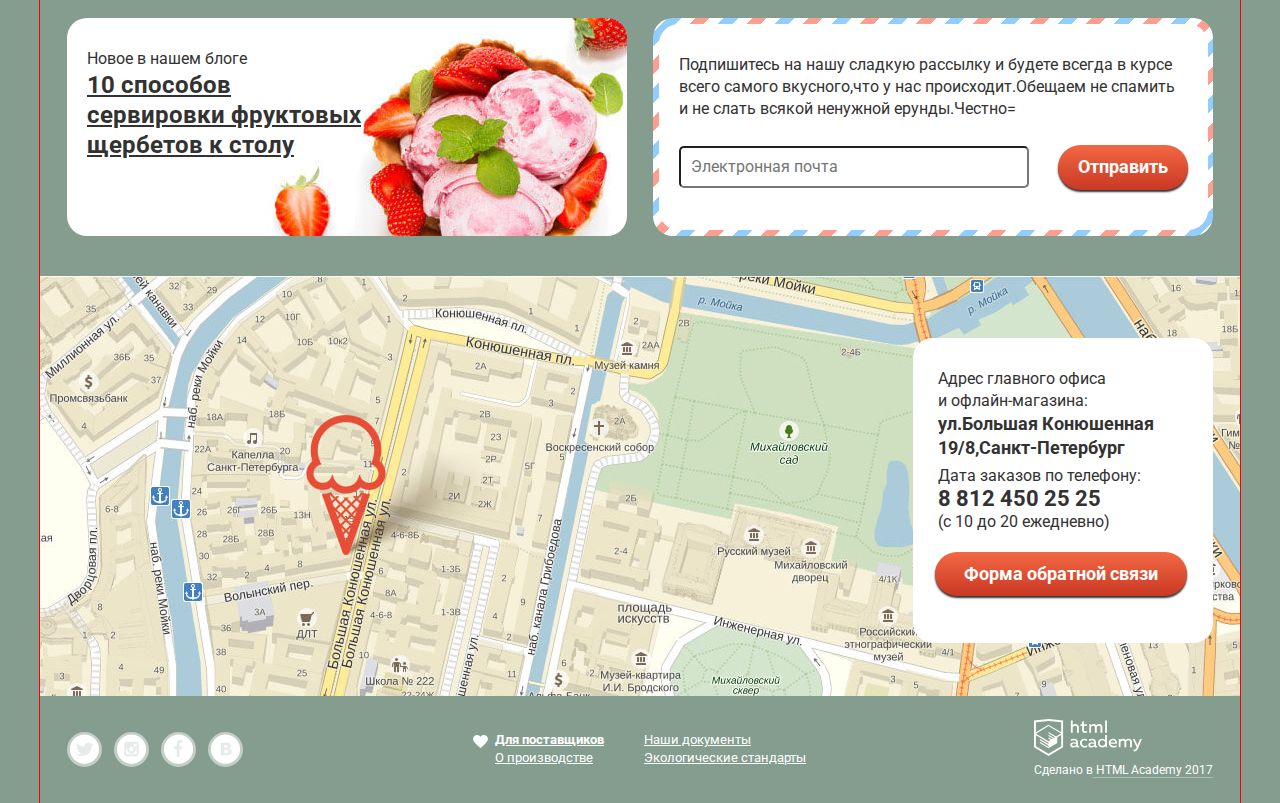
==== commit ffe0d58b: "Фиксированная версия" ====
--- a/index.html
+++ b/index.html
@@ -254,7 +254,7 @@
         <section class="map">
 
   						<h3 class="visually-hidden"> Карта</h3>
-<iframe src="https://www.google.com/maps/embed?pb=!1m18!1m12!1m3!1d1998.6009493701051!2d30.32083355079417!3d59.93876356896275!2m3!1f0!2f0!3f0!3m2!1i1024!2i768!4f13.1!3m3!1m2!1s0x4696310fc9ddd7b5%3A0x3b5582a5342a4e47!2z0JPQvdC10LfQtNC-!5e0!3m2!1sru!2sru!4v1530521736199" width="100%" height="430" frameborder="0" style="border:0" allowfullscreen></iframe>
+<iframe src="https://www.google.com/maps/embed?pb=!1m18!1m12!1m3!1d1998.6009493701051!2d30.32083355079417!3d59.93876356896275!2m3!1f0!2f0!3f0!3m2!1i1024!2i768!4f13.1!3m3!1m2!1s0x4696310fc9ddd7b5%3A0x3b5582a5342a4e47!2z0JPQvdC10LfQtNC-!5e0!3m2!1sru!2sru!4v1530521736199" width="1200" height="450" frameborder="0" style="border:0" allowfullscreen></iframe>
 
 
                 <div class="contacts">
--- a/css/style.css
+++ b/css/style.css
@@ -21,11 +21,10 @@
   max-width: 100%;
   height: auto;
 }
-.site-wrapper {
-  max-width:1200px;
+.site-wrapper {    outline: 1px solid #ff0000;
+  width:1200px;
   margin: 0 auto;
   padding: 0 27px;
-  min-width: 900px;
   background-color: #849d8f;
   background-image: url("img/ice-cream.png");
   background-repeat: no-repeat;
@@ -48,7 +47,7 @@
   position: relative;
 }
 .main-header-catalog {
-  width: 100%;
+
   display: flex;
   justify-content: space-between;
   align-items: center;
@@ -367,12 +366,7 @@
 .caption .button:hover {
   color: #ffffff;
 }
-.present-list {
-    width: 100%;
-}
-.catalog-list {
-    width: 100%;
-}
+
 .present-list h3 {
 	 font-size: 35px;
    line-height: 41px;
@@ -520,7 +514,7 @@
   font-weight:normal;
 }
 .blog-message {
-    width: 100%;
+
     margin-bottom: 40px;
     display: flex;
     position: relative;
@@ -888,10 +882,7 @@
 .present-item img {
   border-radius: 20px;
 }
-.present,
-.catalog {
-  width: 100%
-}
+
 .catalog {
   margin-bottom: 40px;
   margin-top: -5px;
@@ -959,7 +950,8 @@
   box-sizing: border-box;
 }
 .map {
-  width: 105%;
+  width: 1200px;
+height: 420px;
   position: relative;
   margin-left:-27px;
   background-image: url(../img/carta.jpg);
@@ -1027,7 +1019,7 @@
   margin-bottom: 30px;
 }
 .catalog-list-all {
-  width: 100%;
+
   display: flex;
   justify-content: space-between;
   flex-wrap: wrap;
@@ -1348,3 +1340,18 @@
 .modal-show {
   display: block;
 }
+
+/*mozilla*/
+.caption {
+  outline: 2px solid blue;
+  display: block;
+  height: 620px;
+}
+.present {
+  display: block;outline: 2px solid green;
+}
+.navigation-buttons {
+right: 0;
+  position: absolute;
+  top: 20px;
+}
